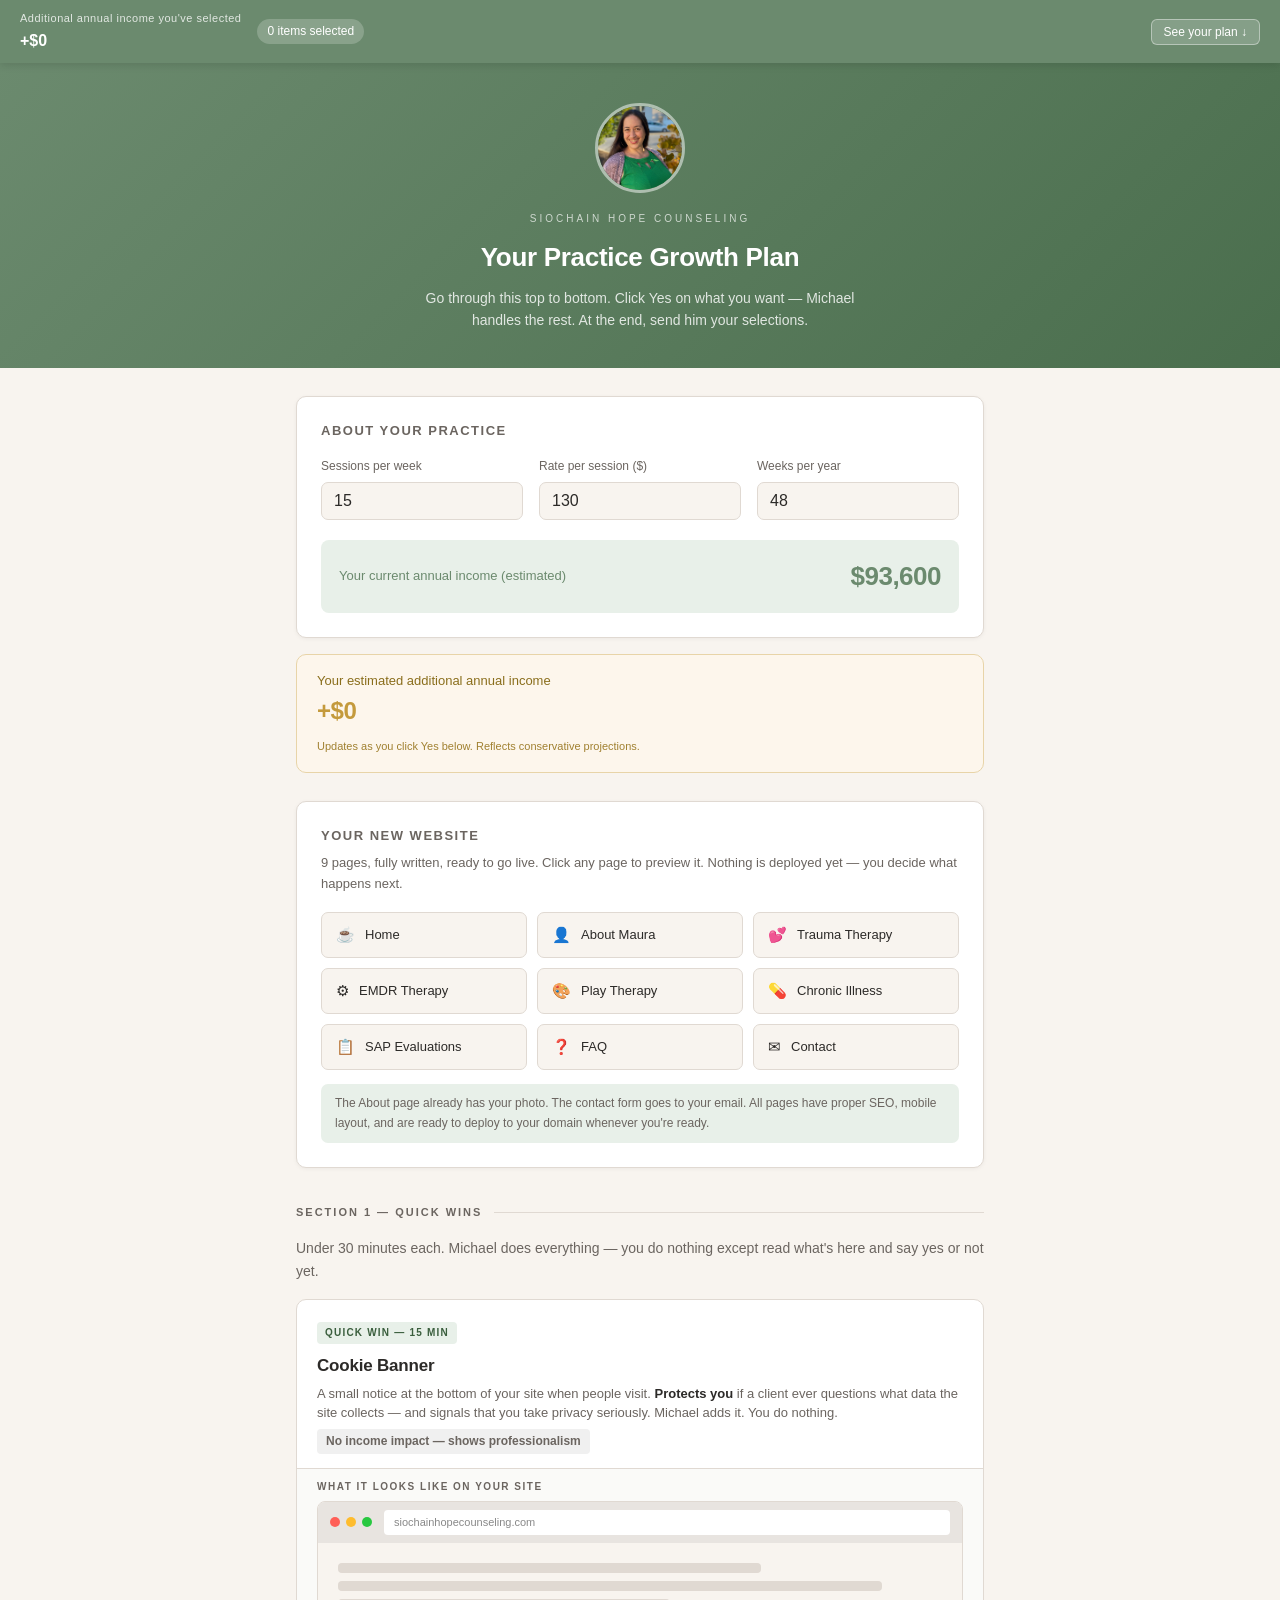
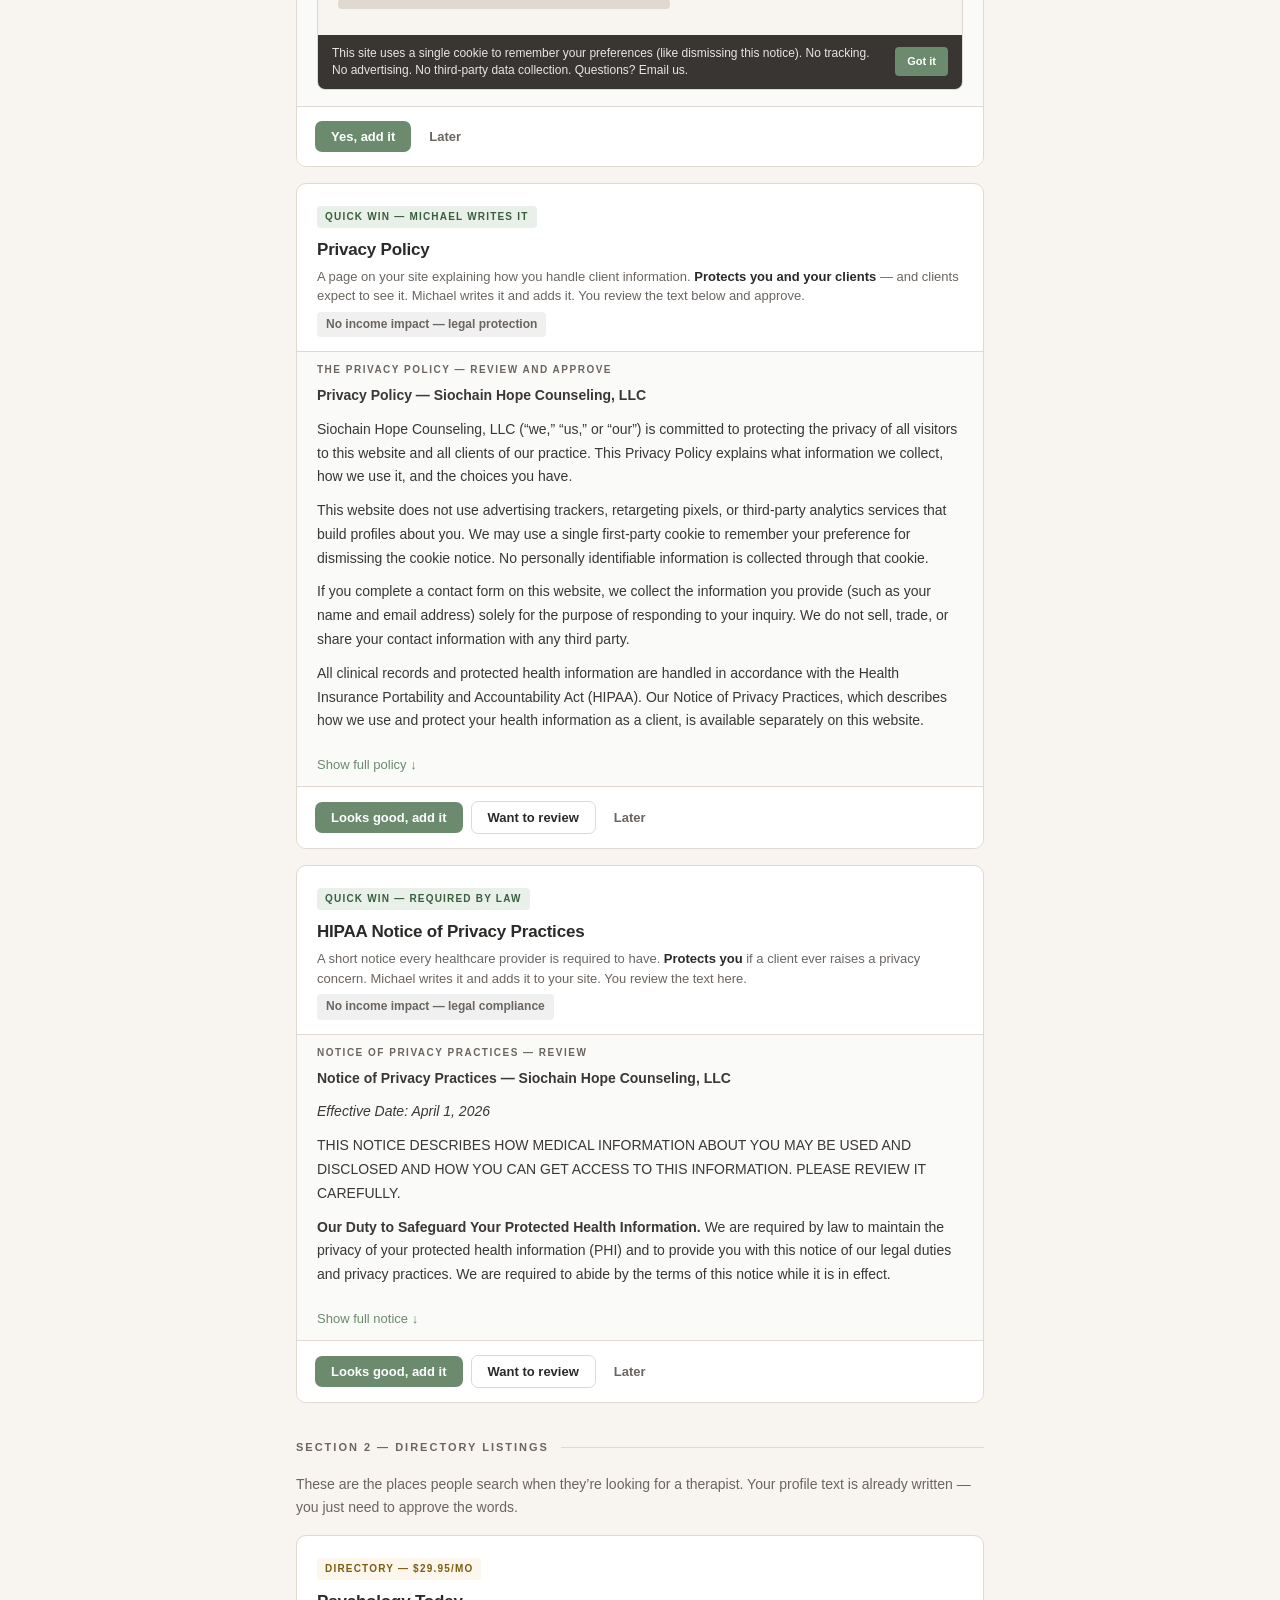
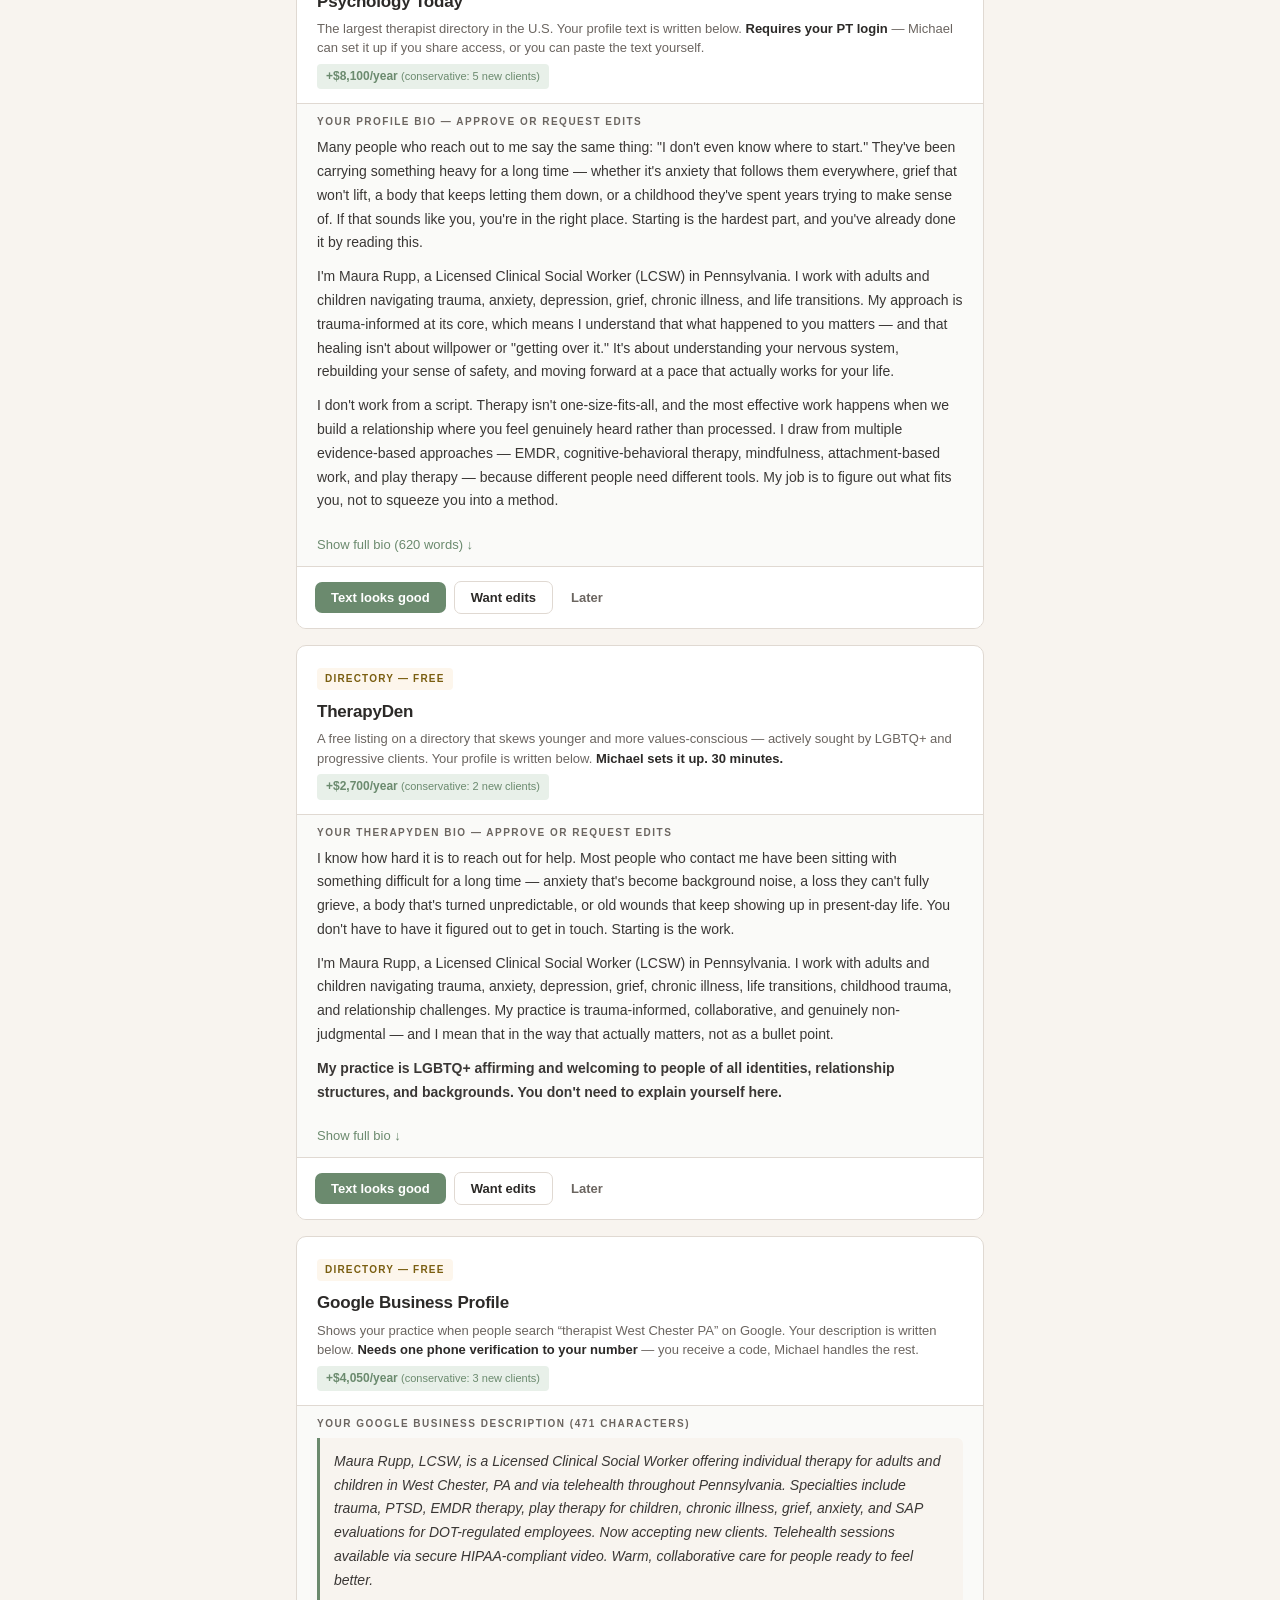
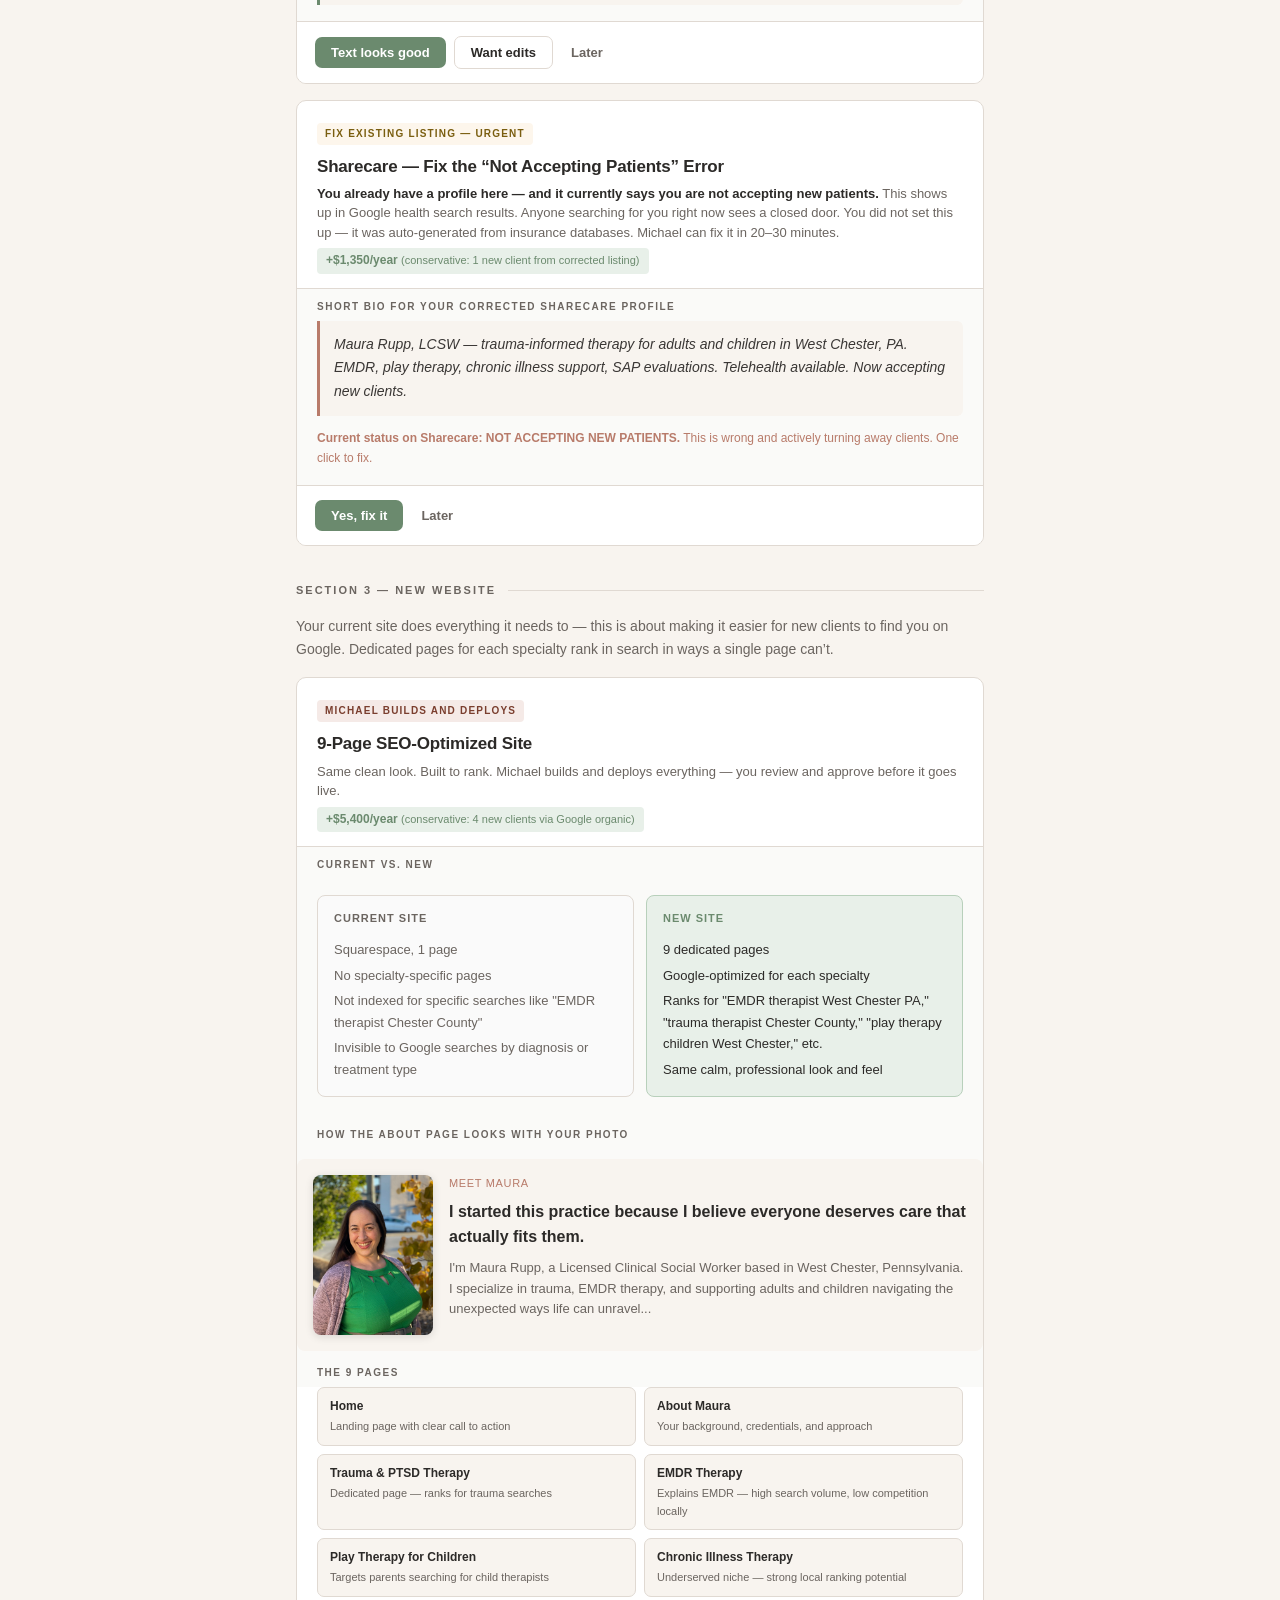
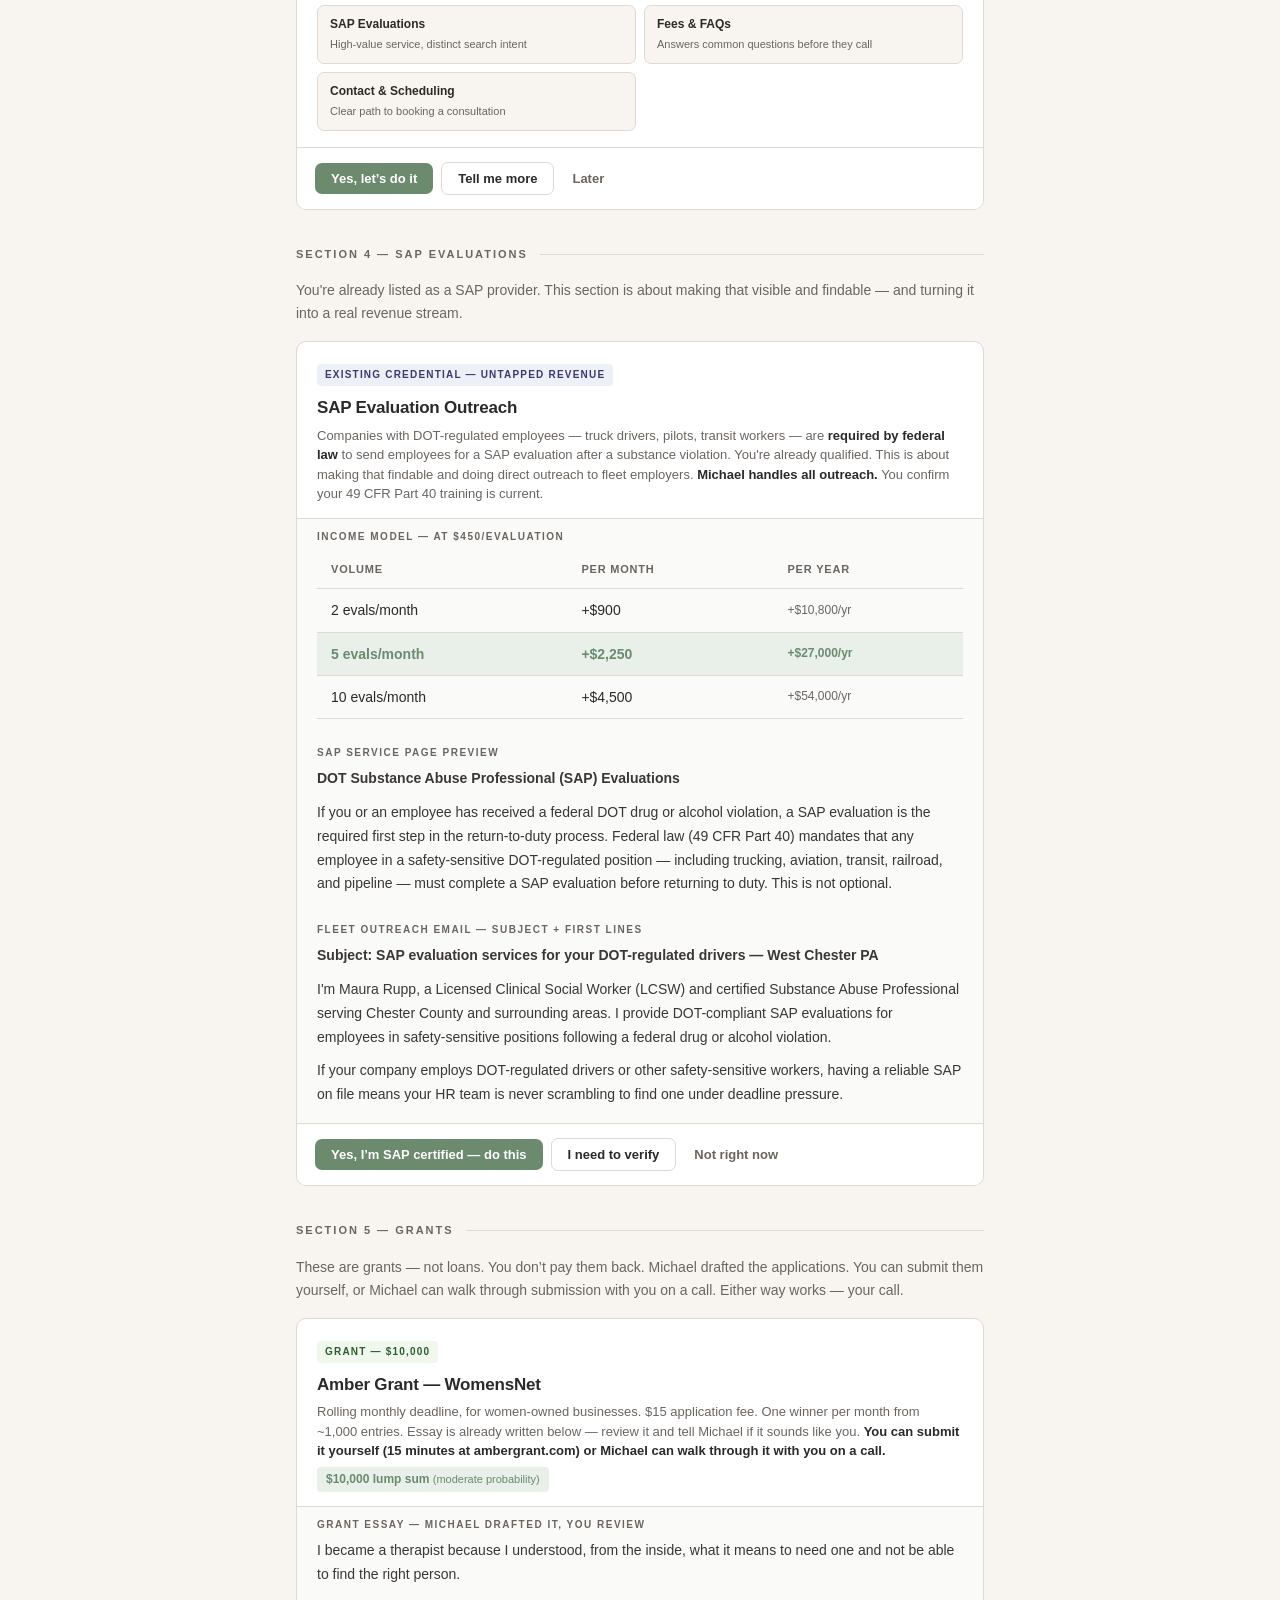
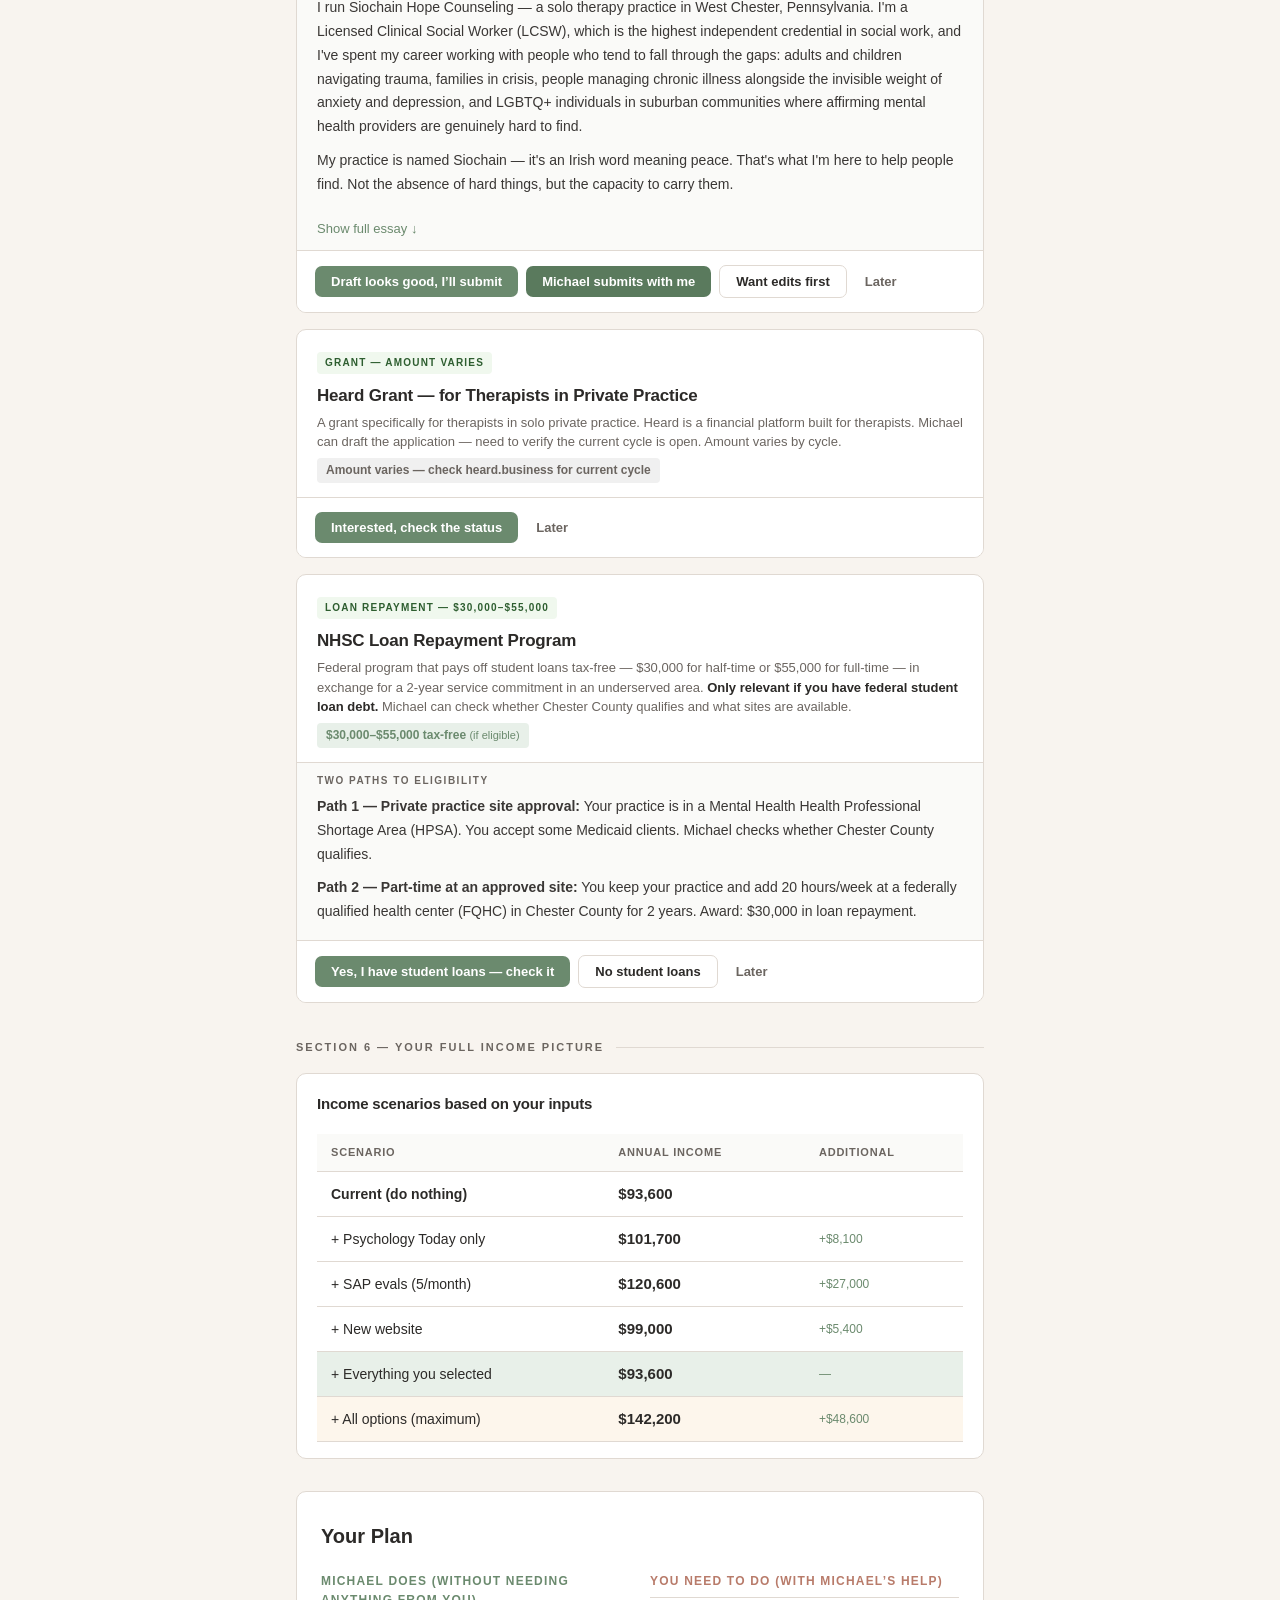
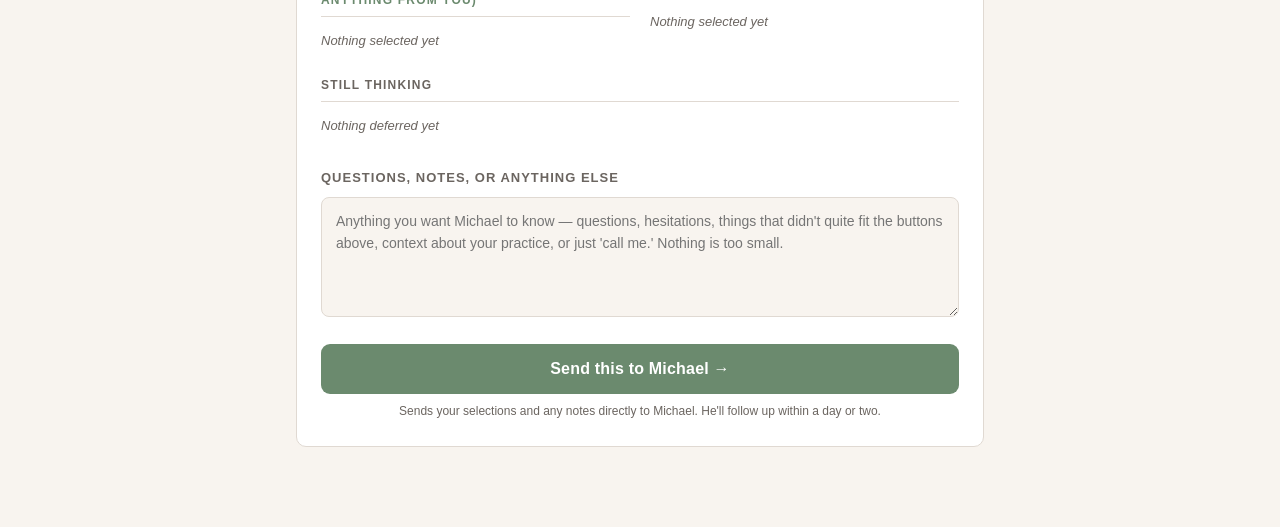
==== index.html @ f8015e63 "Siochain portal + site — Maura Rupp delivery" ====
<!DOCTYPE html>
<html lang="en">
<head>
<meta charset="UTF-8">
<meta name="viewport" content="width=device-width, initial-scale=1.0">
<title>Your Practice Growth Plan — Maura Rupp, LCSW</title>
<style>
* { box-sizing: border-box; margin: 0; padding: 0; }

:root {
  --cream:    #F8F4EF;
  --sage:     #6B8A6E;
  --sage-lt:  #E8F0E9;
  --terra:    #B87B6A;
  --terra-lt: #F5EAE7;
  --gold:     #C49A3C;
  --gold-lt:  #FDF6EC;
  --charcoal: #2C2A28;
  --mid:      #6B6560;
  --border:   #E0D9D2;
  --white:    #FFFFFF;
}

body {
  background: var(--cream);
  font-family: -apple-system, BlinkMacSystemFont, 'Segoe UI', sans-serif;
  color: var(--charcoal);
  line-height: 1.6;
  min-height: 100vh;
}

/* ── Sticky progress bar ── */
#sticky-bar {
  position: sticky;
  top: 0;
  z-index: 100;
  background: var(--sage);
  color: white;
  padding: 10px 20px;
  display: flex;
  align-items: center;
  justify-content: space-between;
  gap: 12px;
  font-size: 13px;
  box-shadow: 0 2px 8px rgba(0,0,0,0.12);
}
#sticky-bar .sb-left {
  display: flex;
  align-items: center;
  gap: 16px;
}
#sticky-bar .sb-label {
  opacity: 0.8;
  font-size: 11px;
  letter-spacing: 0.5px;
}
#sticky-bar .sb-uplift {
  font-size: 16px;
  font-weight: 700;
  white-space: nowrap;
}
#sticky-bar .sb-yes-count {
  background: rgba(255,255,255,0.2);
  border-radius: 20px;
  padding: 3px 10px;
  font-size: 12px;
}
#sticky-bar .scroll-to-plan {
  background: rgba(255,255,255,0.18);
  border: 1px solid rgba(255,255,255,0.4);
  color: white;
  border-radius: 6px;
  padding: 5px 12px;
  font-size: 12px;
  cursor: pointer;
  white-space: nowrap;
  transition: background 0.15s;
}
#sticky-bar .scroll-to-plan:hover { background: rgba(255,255,255,0.28); }

/* ── Page header ── */
.page-header {
  background: linear-gradient(135deg, var(--sage) 0%, #4a6e4d 100%);
  color: white;
  padding: 40px 20px 36px;
  text-align: center;
}
.page-header .eyebrow {
  font-size: 10px;
  letter-spacing: 3px;
  text-transform: uppercase;
  opacity: 0.7;
  margin-bottom: 10px;
}
.page-header h1 {
  font-size: 26px;
  font-weight: 600;
  margin-bottom: 8px;
  letter-spacing: -0.3px;
}
.page-header .subtitle {
  font-size: 14px;
  opacity: 0.82;
  max-width: 480px;
  margin: 0 auto;
}
.page-header .header-photo {
  width: 90px;
  height: 90px;
  border-radius: 50%;
  border: 3px solid rgba(255,255,255,0.5);
  object-fit: cover;
  margin: 0 auto 18px;
  display: block;
}

/* ── Website preview card ── */
.site-preview-card {
  background: var(--white);
  border: 1px solid var(--border);
  border-radius: 10px;
  padding: 24px;
  margin: 28px 0 16px;
  box-shadow: 0 1px 4px rgba(0,0,0,0.05);
}
.site-preview-card h2 {
  font-size: 13px;
  font-weight: 700;
  letter-spacing: 1.5px;
  text-transform: uppercase;
  color: var(--mid);
  margin-bottom: 6px;
}
.site-preview-card .spc-desc {
  font-size: 13px;
  color: var(--mid);
  margin-bottom: 18px;
}
.site-pages-grid {
  display: grid;
  grid-template-columns: repeat(auto-fill, minmax(180px, 1fr));
  gap: 10px;
}
.site-page-link {
  display: flex;
  align-items: center;
  gap: 10px;
  padding: 10px 14px;
  background: var(--cream);
  border: 1px solid var(--border);
  border-radius: 7px;
  text-decoration: none;
  color: var(--charcoal);
  font-size: 13px;
  font-weight: 500;
  transition: border-color 0.15s, background 0.15s;
}
.site-page-link:hover {
  border-color: var(--sage);
  background: var(--sage-lt);
  color: var(--sage);
}
.site-page-link .spl-icon {
  font-size: 15px;
  flex-shrink: 0;
}
.site-preview-note {
  margin-top: 14px;
  font-size: 12px;
  color: var(--mid);
  padding: 10px 14px;
  background: var(--sage-lt);
  border-radius: 7px;
}

/* ── Layout ── */
.content {
  max-width: 720px;
  margin: 0 auto;
  padding: 0 16px 80px;
}

/* ── Income inputs card ── */
.income-inputs {
  background: var(--white);
  border: 1px solid var(--border);
  border-radius: 10px;
  padding: 24px;
  margin: 28px 0 16px;
  box-shadow: 0 1px 4px rgba(0,0,0,0.05);
}
.income-inputs h2 {
  font-size: 13px;
  font-weight: 600;
  letter-spacing: 1.5px;
  text-transform: uppercase;
  color: var(--mid);
  margin-bottom: 16px;
}
.inputs-row {
  display: flex;
  gap: 16px;
  flex-wrap: wrap;
}
.input-group {
  flex: 1;
  min-width: 140px;
}
.input-group label {
  display: block;
  font-size: 12px;
  color: var(--mid);
  margin-bottom: 5px;
  font-weight: 500;
}
.input-group input {
  width: 100%;
  border: 1px solid var(--border);
  border-radius: 7px;
  padding: 9px 12px;
  font-size: 16px;
  font-family: inherit;
  color: var(--charcoal);
  background: var(--cream);
  transition: border-color 0.15s;
}
.input-group input:focus {
  outline: none;
  border-color: var(--sage);
  background: white;
}
.income-display {
  margin-top: 20px;
  padding: 16px 18px;
  background: var(--sage-lt);
  border-radius: 8px;
  display: flex;
  align-items: center;
  justify-content: space-between;
  flex-wrap: wrap;
  gap: 8px;
}
.income-display .id-label {
  font-size: 13px;
  color: var(--sage);
  font-weight: 500;
}
.income-display .id-amount {
  font-size: 26px;
  font-weight: 700;
  color: var(--sage);
  letter-spacing: -0.5px;
}

/* ── Uplift counter ── */
.uplift-counter {
  background: var(--gold-lt);
  border: 1px solid #e8d4a8;
  border-radius: 10px;
  padding: 16px 20px;
  margin-bottom: 28px;
  display: flex;
  align-items: center;
  justify-content: space-between;
  flex-wrap: wrap;
  gap: 8px;
}
.uplift-counter .uc-label {
  font-size: 13px;
  color: #8a6e1c;
  font-weight: 500;
}
.uplift-counter .uc-amount {
  font-size: 24px;
  font-weight: 700;
  color: var(--gold);
  letter-spacing: -0.4px;
  transition: all 0.3s;
}
.uplift-counter .uc-note {
  font-size: 11px;
  color: #a08030;
  width: 100%;
}

/* ── Section header ── */
.section-header {
  display: flex;
  align-items: center;
  gap: 12px;
  margin: 36px 0 16px;
}
.section-header h2 {
  font-size: 11px;
  font-weight: 700;
  letter-spacing: 2px;
  text-transform: uppercase;
  color: var(--mid);
  white-space: nowrap;
}
.section-header .sh-rule {
  flex: 1;
  height: 1px;
  background: var(--border);
}
.section-desc {
  font-size: 14px;
  color: var(--mid);
  margin-bottom: 16px;
  line-height: 1.65;
}

/* ── Item card ── */
.item-card {
  background: var(--white);
  border: 1.5px solid var(--border);
  border-radius: 10px;
  margin-bottom: 16px;
  overflow: hidden;
  transition: box-shadow 0.2s, border-color 0.2s;
}
.item-card.selected-yes {
  border-color: var(--sage);
  box-shadow: 0 0 0 2px rgba(107,138,110,0.15);
}
.item-card.selected-later {
  opacity: 0.65;
}
.card-header {
  padding: 18px 20px 14px;
}
.card-tag {
  display: inline-block;
  font-size: 10px;
  font-weight: 700;
  letter-spacing: 1.2px;
  text-transform: uppercase;
  padding: 3px 8px;
  border-radius: 4px;
  margin-bottom: 8px;
}
.tag-quick { background: var(--sage-lt); color: #3a5e3d; }
.tag-listing { background: var(--gold-lt); color: #7a5e10; }
.tag-website { background: var(--terra-lt); color: #7a3e2e; }
.tag-sap { background: #EEF0F8; color: #3a3a6e; }
.tag-grant { background: #f0f8ee; color: #2e5e30; }

.card-title {
  font-size: 17px;
  font-weight: 600;
  margin-bottom: 4px;
  letter-spacing: -0.2px;
}
.card-meta {
  font-size: 13px;
  color: var(--mid);
  line-height: 1.5;
}
.card-meta strong { color: var(--charcoal); }
.income-impact {
  display: inline-block;
  margin-top: 6px;
  background: var(--sage-lt);
  color: var(--sage);
  font-size: 12px;
  font-weight: 700;
  padding: 3px 9px;
  border-radius: 4px;
}
.income-impact.impact-0 { background: #f0f0f0; color: var(--mid); }

/* ── Preview block ── */
.preview-block {
  border-top: 1px solid var(--border);
  background: #FAFAF8;
}
.preview-label {
  padding: 10px 20px 6px;
  font-size: 10px;
  font-weight: 700;
  letter-spacing: 1.5px;
  text-transform: uppercase;
  color: var(--mid);
}
.preview-content {
  padding: 0 20px 16px;
  font-size: 14px;
  line-height: 1.7;
  color: #3a3735;
}
.preview-content p { margin-bottom: 10px; }
.preview-content p:last-child { margin-bottom: 0; }

/* Cookie banner mockup */
.cookie-mockup {
  border: 1px solid var(--border);
  border-radius: 8px;
  overflow: hidden;
  background: #f5f5f3;
}
.cookie-mockup .cm-browser-bar {
  background: #e8e4e0;
  padding: 8px 12px;
  display: flex;
  align-items: center;
  gap: 6px;
}
.cm-dot { width: 10px; height: 10px; border-radius: 50%; }
.cm-dot.red { background: #ff5f57; }
.cm-dot.yellow { background: #febc2e; }
.cm-dot.green { background: #28c840; }
.cm-browser-bar .cm-url {
  background: white;
  border-radius: 4px;
  padding: 3px 10px;
  font-size: 11px;
  color: #888;
  flex: 1;
  margin-left: 6px;
}
.cm-page-content {
  padding: 20px;
  min-height: 80px;
  background: var(--cream);
  position: relative;
}
.cm-page-lines { display: flex; flex-direction: column; gap: 8px; padding-bottom: 60px; }
.cm-line { height: 10px; border-radius: 4px; background: var(--border); }
.cm-banner {
  position: absolute;
  bottom: 0;
  left: 0; right: 0;
  background: rgba(44,42,40,0.94);
  color: white;
  padding: 10px 14px;
  font-size: 12px;
  display: flex;
  align-items: center;
  justify-content: space-between;
  gap: 10px;
  flex-wrap: wrap;
}
.cm-banner-text { flex: 1; line-height: 1.4; color: rgba(255,255,255,0.88); }
.cm-banner-btn {
  background: var(--sage);
  color: white;
  border: none;
  border-radius: 4px;
  padding: 5px 12px;
  font-size: 11px;
  font-weight: 600;
  cursor: default;
  white-space: nowrap;
}

/* Expand toggle */
.expand-toggle {
  display: block;
  padding: 8px 20px 14px;
  font-size: 13px;
  color: var(--sage);
  cursor: pointer;
  font-weight: 500;
  background: none;
  border: none;
  text-align: left;
  width: 100%;
}
.expand-toggle:hover { text-decoration: underline; }
.expandable-content { display: none; }
.expandable-content.open { display: block; }

/* Comparison layout */
.compare-row {
  display: flex;
  gap: 12px;
  padding: 16px 20px;
}
.compare-col {
  flex: 1;
  background: #fafafa;
  border: 1px solid var(--border);
  border-radius: 8px;
  padding: 14px 16px;
}
.compare-col.col-new { background: var(--sage-lt); border-color: #b8d0bb; }
.compare-col h4 {
  font-size: 11px;
  font-weight: 700;
  letter-spacing: 1px;
  text-transform: uppercase;
  color: var(--mid);
  margin-bottom: 10px;
}
.compare-col.col-new h4 { color: var(--sage); }
.compare-col ul {
  list-style: none;
  font-size: 13px;
  line-height: 1.65;
  color: var(--charcoal);
}
.compare-col ul li { padding: 2px 0; }
.compare-col ul li::before { content: ""; }
.compare-col.col-new ul li::before { content: ""; }
.col-old ul li { color: var(--mid); }

/* Page list */
.page-list {
  padding: 0 20px 16px;
  display: grid;
  grid-template-columns: 1fr 1fr;
  gap: 8px;
}
.page-item {
  background: var(--cream);
  border: 1px solid var(--border);
  border-radius: 7px;
  padding: 9px 12px;
  font-size: 12px;
}
.page-item .pi-title { font-weight: 600; margin-bottom: 2px; }
.page-item .pi-desc { color: var(--mid); font-size: 11px; }

/* SAP table */
.sap-table {
  width: 100%;
  border-collapse: collapse;
  font-size: 14px;
  margin: 0 20px;
  width: calc(100% - 40px);
  margin-bottom: 16px;
}
.sap-table th, .sap-table td {
  padding: 10px 14px;
  text-align: left;
  border-bottom: 1px solid var(--border);
}
.sap-table th {
  font-size: 11px;
  letter-spacing: 0.8px;
  text-transform: uppercase;
  color: var(--mid);
  background: #fafaf8;
}
.sap-table .highlight-row td {
  background: var(--sage-lt);
  font-weight: 600;
  color: var(--sage);
}
.sap-calc { font-size: 12px; color: var(--mid); }

/* Income scenarios table */
.scenario-table {
  width: calc(100% - 40px);
  margin: 0 20px 16px;
  border-collapse: collapse;
  font-size: 14px;
}
.scenario-table th, .scenario-table td {
  padding: 10px 14px;
  text-align: left;
  border-bottom: 1px solid var(--border);
}
.scenario-table th {
  font-size: 11px;
  letter-spacing: 0.8px;
  text-transform: uppercase;
  color: var(--mid);
  background: #fafaf8;
}
.scenario-table tr.sc-selected td { background: var(--sage-lt); }
.scenario-table tr.sc-current td { font-weight: 600; }
.scenario-table tr.sc-max td { background: var(--gold-lt); }
.scenario-table .sc-amount { font-weight: 600; font-size: 15px; }
.scenario-table .sc-delta { font-size: 12px; color: var(--sage); }

/* Card buttons */
.card-actions {
  border-top: 1px solid var(--border);
  padding: 14px 18px;
  display: flex;
  align-items: center;
  gap: 8px;
  flex-wrap: wrap;
  background: white;
}
.btn {
  border: none;
  border-radius: 7px;
  padding: 9px 16px;
  font-size: 13px;
  font-weight: 600;
  cursor: pointer;
  transition: all 0.15s;
  font-family: inherit;
  line-height: 1;
}
.btn-yes {
  background: var(--sage);
  color: white;
}
.btn-yes:hover { background: #5a7a5d; }
.btn-yes.active {
  background: #3d6040;
  box-shadow: 0 0 0 2px rgba(107,138,110,0.3);
}
.btn-edit {
  background: white;
  color: var(--charcoal);
  border: 1.5px solid var(--border);
}
.btn-edit:hover { border-color: var(--mid); }
.btn-edit.active { border-color: var(--terra); color: var(--terra); }
.btn-later {
  background: none;
  color: var(--mid);
  padding: 9px 10px;
}
.btn-later:hover { color: var(--charcoal); }
.btn-later.active { color: var(--terra); font-style: italic; }

.selection-badge {
  margin-left: auto;
  font-size: 11px;
  color: var(--mid);
  display: none;
}
.selection-badge.visible { display: block; }
.selected-yes .selection-badge { color: var(--sage); }
.selected-later .selection-badge { color: var(--terra); }

/* ── Final Plan section ── */
#final-plan {
  background: var(--white);
  border: 1px solid var(--border);
  border-radius: 10px;
  padding: 28px 24px 24px;
  margin-top: 32px;
}
#final-plan h2 {
  font-size: 20px;
  font-weight: 600;
  margin-bottom: 20px;
}
.plan-columns {
  display: flex;
  gap: 20px;
  margin-bottom: 20px;
  flex-wrap: wrap;
}
.plan-col {
  flex: 1;
  min-width: 200px;
}
.plan-col h3 {
  font-size: 12px;
  font-weight: 700;
  letter-spacing: 1.2px;
  text-transform: uppercase;
  color: var(--mid);
  margin-bottom: 10px;
  padding-bottom: 6px;
  border-bottom: 1px solid var(--border);
}
.plan-col.col-michael h3 { color: var(--sage); }
.plan-col.col-you h3 { color: var(--terra); }
.plan-col.col-later h3 { color: var(--mid); }
.plan-list {
  list-style: none;
  font-size: 14px;
}
.plan-list li {
  padding: 5px 0;
  border-bottom: 1px solid #f0ece6;
  color: var(--charcoal);
  font-size: 13px;
  line-height: 1.4;
}
.plan-list li:last-child { border-bottom: none; }
.plan-list .empty-note { color: var(--mid); font-style: italic; font-size: 13px; }

.send-btn {
  display: block;
  width: 100%;
  background: var(--sage);
  color: white;
  border: none;
  border-radius: 9px;
  padding: 16px;
  font-size: 16px;
  font-weight: 700;
  cursor: pointer;
  margin-top: 20px;
  text-align: center;
  font-family: inherit;
  transition: background 0.15s;
  letter-spacing: 0.2px;
}
.send-btn:hover { background: #5a7a5d; }
.send-btn-note {
  font-size: 12px;
  color: var(--mid);
  text-align: center;
  margin-top: 8px;
}

/* ── Responsive ── */
@media (max-width: 520px) {
  .inputs-row { flex-direction: column; }
  .plan-columns { flex-direction: column; }
  .page-list { grid-template-columns: 1fr; }
  .compare-row { flex-direction: column; }
  #sticky-bar .sb-left { flex-direction: column; align-items: flex-start; gap: 2px; }
  #sticky-bar .sb-uplift { font-size: 14px; }
}
</style>
</head>
<body>

<!-- Sticky progress bar -->
<div id="sticky-bar">
  <div class="sb-left">
    <div>
      <div class="sb-label">Additional annual income you've selected</div>
      <div class="sb-uplift" id="uplift-display">+$0</div>
    </div>
    <div class="sb-yes-count" id="yes-count-badge">0 items selected</div>
  </div>
  <button class="scroll-to-plan" onclick="scrollToPlan()">See your plan &darr;</button>
</div>

<!-- Page header -->
<div class="page-header">
  <img src="maura-photo.jpg" alt="Maura Rupp, LCSW" class="header-photo">
  <div class="eyebrow">Siochain Hope Counseling</div>
  <h1>Your Practice Growth Plan</h1>
  <div class="subtitle">Go through this top to bottom. Click Yes on what you want — Michael handles the rest. At the end, send him your selections.</div>
</div>

<div class="content">

  <!-- Income inputs -->
  <div class="income-inputs">
    <h2>About Your Practice</h2>
    <div class="inputs-row">
      <div class="input-group">
        <label>Sessions per week</label>
        <input type="number" id="sessions-per-week" value="15" min="1" max="60" oninput="recalcAll()">
      </div>
      <div class="input-group">
        <label>Rate per session ($)</label>
        <input type="number" id="rate-per-session" value="130" min="1" oninput="recalcAll()">
      </div>
      <div class="input-group">
        <label>Weeks per year</label>
        <input type="number" id="weeks-per-year" value="48" min="1" max="52" oninput="recalcAll()">
      </div>
    </div>
    <div class="income-display">
      <div class="id-label">Your current annual income (estimated)</div>
      <div class="id-amount" id="current-income">$93,600</div>
    </div>
  </div>

  <!-- Uplift counter -->
  <div class="uplift-counter">
    <div>
      <div class="uc-label">Your estimated additional annual income</div>
      <div class="uc-amount" id="uplift-counter-display">+$0</div>
    </div>
    <div class="uc-note">Updates as you click Yes below. Reflects conservative projections.</div>
  </div>

  <!-- Your New Website -->
  <div class="site-preview-card">
    <h2>Your New Website</h2>
    <div class="spc-desc">9 pages, fully written, ready to go live. Click any page to preview it. Nothing is deployed yet — you decide what happens next.</div>
    <div class="site-pages-grid">
      <a href="site/index.html" target="_blank" class="site-page-link">
        <span class="spl-icon">&#9749;</span> Home
      </a>
      <a href="site/about.html" target="_blank" class="site-page-link">
        <span class="spl-icon">&#128100;</span> About Maura
      </a>
      <a href="site/trauma-therapy.html" target="_blank" class="site-page-link">
        <span class="spl-icon">&#128149;</span> Trauma Therapy
      </a>
      <a href="site/emdr-therapy.html" target="_blank" class="site-page-link">
        <span class="spl-icon">&#9881;</span> EMDR Therapy
      </a>
      <a href="site/play-therapy.html" target="_blank" class="site-page-link">
        <span class="spl-icon">&#127912;</span> Play Therapy
      </a>
      <a href="site/chronic-illness-therapy.html" target="_blank" class="site-page-link">
        <span class="spl-icon">&#128138;</span> Chronic Illness
      </a>
      <a href="site/sap-evaluation.html" target="_blank" class="site-page-link">
        <span class="spl-icon">&#128203;</span> SAP Evaluations
      </a>
      <a href="site/faq.html" target="_blank" class="site-page-link">
        <span class="spl-icon">&#10067;</span> FAQ
      </a>
      <a href="site/contact.html" target="_blank" class="site-page-link">
        <span class="spl-icon">&#9993;</span> Contact
      </a>
    </div>
    <div class="site-preview-note">The About page already has your photo. The contact form goes to your email. All pages have proper SEO, mobile layout, and are ready to deploy to your domain whenever you're ready.</div>
  </div>

  <!-- =========================================================
       SECTION 1: QUICK WINS
  ========================================================= -->
  <div class="section-header">
    <h2>Section 1 &mdash; Quick Wins</h2>
    <div class="sh-rule"></div>
  </div>
  <p class="section-desc">Under 30 minutes each. Michael does everything — you do nothing except read what's here and say yes or not yet.</p>

  <!-- 1a Cookie Banner -->
  <div class="item-card" id="card-cookie">
    <div class="card-header">
      <div class="card-tag tag-quick">Quick Win &mdash; 15 min</div>
      <div class="card-title">Cookie Banner</div>
      <div class="card-meta">
        A small notice at the bottom of your site when people visit. <strong>Protects you</strong> if a client ever questions what data the site collects — and signals that you take privacy seriously. Michael adds it. You do nothing.
      </div>
      <div class="income-impact impact-0">No income impact &mdash; shows professionalism</div>
    </div>
    <div class="preview-block">
      <div class="preview-label">What it looks like on your site</div>
      <div class="preview-content">
        <div class="cookie-mockup">
          <div class="cm-browser-bar">
            <div class="cm-dot red"></div>
            <div class="cm-dot yellow"></div>
            <div class="cm-dot green"></div>
            <div class="cm-url">siochainhopecounseling.com</div>
          </div>
          <div class="cm-page-content">
            <div class="cm-page-lines">
              <div class="cm-line" style="width:70%"></div>
              <div class="cm-line" style="width:90%"></div>
              <div class="cm-line" style="width:55%"></div>
            </div>
            <div class="cm-banner">
              <div class="cm-banner-text">This site uses a single cookie to remember your preferences (like dismissing this notice). No tracking. No advertising. No third-party data collection. Questions? Email us.</div>
              <div class="cm-banner-btn">Got it</div>
            </div>
          </div>
        </div>
      </div>
    </div>
    <div class="card-actions">
      <button class="btn btn-yes" onclick="selectItem('cookie','yes',0,'Michael adds cookie banner to your site')">Yes, add it</button>
      <button class="btn btn-later" onclick="selectItem('cookie','later',0,'Cookie banner')">Later</button>
      <span class="selection-badge" id="badge-cookie"></span>
    </div>
  </div>

  <!-- 1b Privacy Policy -->
  <div class="item-card" id="card-privacy">
    <div class="card-header">
      <div class="card-tag tag-quick">Quick Win &mdash; Michael writes it</div>
      <div class="card-title">Privacy Policy</div>
      <div class="card-meta">
        A page on your site explaining how you handle client information. <strong>Protects you and your clients</strong> — and clients expect to see it. Michael writes it and adds it. You review the text below and approve.
      </div>
      <div class="income-impact impact-0">No income impact &mdash; legal protection</div>
    </div>
    <div class="preview-block">
      <div class="preview-label">The privacy policy — review and approve</div>
      <div class="preview-content">
        <p><strong>Privacy Policy &mdash; Siochain Hope Counseling, LLC</strong></p>
        <p>Siochain Hope Counseling, LLC (&ldquo;we,&rdquo; &ldquo;us,&rdquo; or &ldquo;our&rdquo;) is committed to protecting the privacy of all visitors to this website and all clients of our practice. This Privacy Policy explains what information we collect, how we use it, and the choices you have.</p>
        <p>This website does not use advertising trackers, retargeting pixels, or third-party analytics services that build profiles about you. We may use a single first-party cookie to remember your preference for dismissing the cookie notice. No personally identifiable information is collected through that cookie.</p>
        <p>If you complete a contact form on this website, we collect the information you provide (such as your name and email address) solely for the purpose of responding to your inquiry. We do not sell, trade, or share your contact information with any third party.</p>
        <p>All clinical records and protected health information are handled in accordance with the Health Insurance Portability and Accountability Act (HIPAA). Our Notice of Privacy Practices, which describes how we use and protect your health information as a client, is available separately on this website.</p>
      </div>
      <button class="expand-toggle" onclick="toggleExpand('privacy-full', this)">Show full policy &darr;</button>
      <div class="expandable-content" id="privacy-full">
        <div class="preview-content">
          <p>This website is hosted on Squarespace. Squarespace may collect standard server logs (such as IP addresses and page views) as part of its hosting infrastructure. These logs are not shared with Siochain Hope Counseling and are governed by Squarespace&rsquo;s own privacy policy.</p>
          <p>If you communicate with us by email, please be aware that standard email is not a fully secure channel. Do not send sensitive health information via email. For secure communication as an existing client, please use the messaging feature within our practice management platform (SimplePractice).</p>
          <p>You have the right to request access to any personal information we hold about you, to request correction of inaccurate information, and to request deletion of your information where no legal obligation requires us to retain it. To make any of these requests, contact us at mrupp@siochainhopecounseling.com.</p>
          <p>This policy may be updated periodically. The date of the most recent update appears at the bottom of this page. Continued use of this website following any update constitutes your acceptance of the revised policy.</p>
          <p><em>Last updated: April 2026</em></p>
        </div>
      </div>
    </div>
    <div class="card-actions">
      <button class="btn btn-yes" onclick="selectItem('privacy','yes',0,'Michael adds privacy policy to your site')">Looks good, add it</button>
      <button class="btn btn-edit" onclick="selectItem('privacy','edit',0,'Privacy policy — wants edits')">Want to review</button>
      <button class="btn btn-later" onclick="selectItem('privacy','later',0,'Privacy policy')">Later</button>
      <span class="selection-badge" id="badge-privacy"></span>
    </div>
  </div>

  <!-- 1c HIPAA Notice -->
  <div class="item-card" id="card-hipaa">
    <div class="card-header">
      <div class="card-tag tag-quick">Quick Win &mdash; Required by law</div>
      <div class="card-title">HIPAA Notice of Privacy Practices</div>
      <div class="card-meta">
        A short notice every healthcare provider is required to have. <strong>Protects you</strong> if a client ever raises a privacy concern. Michael writes it and adds it to your site. You review the text here.
      </div>
      <div class="income-impact impact-0">No income impact &mdash; legal compliance</div>
    </div>
    <div class="preview-block">
      <div class="preview-label">Notice of Privacy Practices — review</div>
      <div class="preview-content">
        <p><strong>Notice of Privacy Practices &mdash; Siochain Hope Counseling, LLC</strong></p>
        <p><em>Effective Date: April 1, 2026</em></p>
        <p>THIS NOTICE DESCRIBES HOW MEDICAL INFORMATION ABOUT YOU MAY BE USED AND DISCLOSED AND HOW YOU CAN GET ACCESS TO THIS INFORMATION. PLEASE REVIEW IT CAREFULLY.</p>
        <p><strong>Our Duty to Safeguard Your Protected Health Information.</strong> We are required by law to maintain the privacy of your protected health information (PHI) and to provide you with this notice of our legal duties and privacy practices. We are required to abide by the terms of this notice while it is in effect.</p>
      </div>
      <button class="expand-toggle" onclick="toggleExpand('hipaa-full', this)">Show full notice &darr;</button>
      <div class="expandable-content" id="hipaa-full">
        <div class="preview-content">
          <p><strong>How We May Use and Disclose Your Health Information.</strong> We use and disclose your health information for treatment, payment, and health care operations. For treatment, we may share your information with other health care providers involved in your care. For payment, we may share your information as needed to process a claim or obtain reimbursement. For health care operations, we may use your information to evaluate the quality of care we provide.</p>
          <p><strong>Uses and Disclosures Requiring Your Authorization.</strong> We will obtain your written authorization before using or disclosing your health information for any purpose not described in this notice, including most uses of psychotherapy notes, marketing, and sale of your information.</p>
          <p><strong>Special Protections for Psychotherapy Notes.</strong> Your psychotherapy notes (private notes kept by your therapist separate from your general medical record) receive extra protections under HIPAA. We will not disclose psychotherapy notes without your written authorization, except as required by law.</p>
          <p><strong>Your Rights Regarding Your Health Information.</strong> You have the right to inspect and copy your health information; to request a restriction on certain uses or disclosures; to request that we communicate with you in a particular way or at a particular location; to request an amendment to your record; to receive an accounting of disclosures; and to receive a paper copy of this notice.</p>
          <p><strong>Required Disclosures.</strong> We are required to disclose your health information when required by law, including to prevent or lessen a serious and imminent threat to your health or safety or the health or safety of another person, or when required by a court order.</p>
          <p><strong>Complaints.</strong> If you believe your privacy rights have been violated, you may file a complaint with us or with the Secretary of the U.S. Department of Health and Human Services. We will not retaliate against you for filing a complaint. Contact us at: mrupp@siochainhopecounseling.com or (501) 943-5808.</p>
          <p><em>Questions? Contact Maura Rupp, LCSW &mdash; mrupp@siochainhopecounseling.com</em></p>
        </div>
      </div>
    </div>
    <div class="card-actions">
      <button class="btn btn-yes" onclick="selectItem('hipaa','yes',0,'Michael adds HIPAA Notice of Privacy Practices to your site')">Looks good, add it</button>
      <button class="btn btn-edit" onclick="selectItem('hipaa','edit',0,'HIPAA Notice — wants to review')">Want to review</button>
      <button class="btn btn-later" onclick="selectItem('hipaa','later',0,'HIPAA Notice')">Later</button>
      <span class="selection-badge" id="badge-hipaa"></span>
    </div>
  </div>

  <!-- =========================================================
       SECTION 2: DIRECTORIES
  ========================================================= -->
  <div class="section-header">
    <h2>Section 2 &mdash; Directory Listings</h2>
    <div class="sh-rule"></div>
  </div>
  <p class="section-desc">These are the places people search when they&rsquo;re looking for a therapist. Your profile text is already written — you just need to approve the words.</p>

  <!-- 2a Psychology Today -->
  <div class="item-card" id="card-pt">
    <div class="card-header">
      <div class="card-tag tag-listing">Directory &mdash; $29.95/mo</div>
      <div class="card-title">Psychology Today</div>
      <div class="card-meta">
        The largest therapist directory in the U.S. Your profile text is written below. <strong>Requires your PT login</strong> — Michael can set it up if you share access, or you can paste the text yourself.
      </div>
      <div class="income-impact">+$8,100/year <span style="font-weight:400;font-size:11px">(conservative: 5 new clients)</span></div>
    </div>
    <div class="preview-block">
      <div class="preview-label">Your profile bio — approve or request edits</div>
      <div class="preview-content">
        <p>Many people who reach out to me say the same thing: "I don't even know where to start." They've been carrying something heavy for a long time — whether it's anxiety that follows them everywhere, grief that won't lift, a body that keeps letting them down, or a childhood they've spent years trying to make sense of. If that sounds like you, you're in the right place. Starting is the hardest part, and you've already done it by reading this.</p>
        <p>I'm Maura Rupp, a Licensed Clinical Social Worker (LCSW) in Pennsylvania. I work with adults and children navigating trauma, anxiety, depression, grief, chronic illness, and life transitions. My approach is trauma-informed at its core, which means I understand that what happened to you matters — and that healing isn't about willpower or "getting over it." It's about understanding your nervous system, rebuilding your sense of safety, and moving forward at a pace that actually works for your life.</p>
        <p>I don't work from a script. Therapy isn't one-size-fits-all, and the most effective work happens when we build a relationship where you feel genuinely heard rather than processed. I draw from multiple evidence-based approaches — EMDR, cognitive-behavioral therapy, mindfulness, attachment-based work, and play therapy — because different people need different tools. My job is to figure out what fits you, not to squeeze you into a method.</p>
      </div>
      <button class="expand-toggle" onclick="toggleExpand('pt-full', this)">Show full bio (620 words) &darr;</button>
      <div class="expandable-content" id="pt-full">
        <div class="preview-content">
          <p>One of the most powerful tools I use is EMDR — Eye Movement Desensitization and Reprocessing. EMDR was developed specifically to treat trauma and PTSD, and it has one of the strongest evidence bases in mental health treatment. It works by helping the brain fully process distressing memories that have become "stuck," reducing their emotional intensity without requiring you to talk through every detail in depth. EMDR can help with trauma from childhood, accidents, medical experiences, sexual abuse, grief, and anxiety — and it often produces results faster than traditional talk therapy alone. If you've tried therapy before and felt like you were circling the same material, EMDR may offer a different path through.</p>
          <p>I also specialize in chronic illness and the emotional toll that living in an unpredictable body takes on a person. When you're managing a long-term medical condition, the mental health piece is rarely addressed with the same seriousness as the physical one — but it should be. Chronic illness brings grief, identity disruption, medical anxiety, relationship strain, and sometimes real trauma from difficult diagnoses and procedures. I understand this intersection not only clinically, but personally. If you've ever been told "it's just stress" by a doctor who didn't listen, or felt like no one in your life quite understands what you're carrying — that's exactly the kind of space I try to create here.</p>
          <p>For clients in safety-sensitive positions who need a Substance Abuse Professional (SAP) evaluation, I provide DOT-compliant SAP evaluations for Pennsylvania and Delaware residents. These evaluations are required for return-to-duty determinations following a violation of federal DOT drug and alcohol regulations.</p>
          <p>I work with children using play therapy — a developmentally appropriate approach that allows children to communicate and process their experiences through play rather than words. Through play therapy, children can work through anxiety, behavioral challenges, family transitions, trauma, and grief in a way that feels safe and natural to them. Parents are partners in this process.</p>
          <p>You don't have to have it figured out to reach out. I offer a brief phone consultation so we can talk before you commit to anything. I'd love to hear what's bringing you here.</p>
          <p><em>Fees: $130–150/session. Limited sliding scale spots available. Currently accepting new clients. Free initial consultation.</em></p>
        </div>
      </div>
    </div>
    <div class="card-actions">
      <button class="btn btn-yes" onclick="selectItem('pt','yes',8100,'Psychology Today listing (Michael sets up with your login)')">Text looks good</button>
      <button class="btn btn-edit" onclick="selectItem('pt','edit',0,'Psychology Today — wants edits to bio')">Want edits</button>
      <button class="btn btn-later" onclick="selectItem('pt','later',0,'Psychology Today')">Later</button>
      <span class="selection-badge" id="badge-pt"></span>
    </div>
  </div>

  <!-- 2b TherapyDen -->
  <div class="item-card" id="card-td">
    <div class="card-header">
      <div class="card-tag tag-listing">Directory &mdash; Free</div>
      <div class="card-title">TherapyDen</div>
      <div class="card-meta">
        A free listing on a directory that skews younger and more values-conscious — actively sought by LGBTQ+ and progressive clients. Your profile is written below. <strong>Michael sets it up. 30 minutes.</strong>
      </div>
      <div class="income-impact">+$2,700/year <span style="font-weight:400;font-size:11px">(conservative: 2 new clients)</span></div>
    </div>
    <div class="preview-block">
      <div class="preview-label">Your TherapyDen bio — approve or request edits</div>
      <div class="preview-content">
        <p>I know how hard it is to reach out for help. Most people who contact me have been sitting with something difficult for a long time — anxiety that's become background noise, a loss they can't fully grieve, a body that's turned unpredictable, or old wounds that keep showing up in present-day life. You don't have to have it figured out to get in touch. Starting is the work.</p>
        <p>I'm Maura Rupp, a Licensed Clinical Social Worker (LCSW) in Pennsylvania. I work with adults and children navigating trauma, anxiety, depression, grief, chronic illness, life transitions, childhood trauma, and relationship challenges. My practice is trauma-informed, collaborative, and genuinely non-judgmental — and I mean that in the way that actually matters, not as a bullet point.</p>
        <p><strong>My practice is LGBTQ+ affirming and welcoming to people of all identities, relationship structures, and backgrounds. You don't need to explain yourself here.</strong></p>
      </div>
      <button class="expand-toggle" onclick="toggleExpand('td-full', this)">Show full bio &darr;</button>
      <div class="expandable-content" id="td-full">
        <div class="preview-content">
          <p>I don't work from a formula. I draw from EMDR, cognitive-behavioral therapy, attachment-based approaches, mindfulness, and play therapy — because what works for one person doesn't work for everyone. My job is to stay curious about what you actually need, not to fit you into a predetermined treatment plan. We figure it out together.</p>
          <p>One of the most powerful tools I use is EMDR (Eye Movement Desensitization and Reprocessing) — an evidence-based therapy with one of the strongest research records for healing trauma and PTSD. A lot of people come to me after years of talk therapy that felt circular, and EMDR offers a different kind of movement. It's not about re-living what happened — it's about getting unstuck from it.</p>
          <p>I also specialize in working with people who are managing chronic illness or health conditions. If your body has become something you're in conflict with, or if you've received a scary diagnosis and no one on your medical team has asked how you're doing emotionally — that gap is real and it matters. I understand this personally, not just clinically.</p>
          <p>For children, I use play therapy — a developmentally appropriate, research-supported approach that lets kids process their experiences through what comes naturally to them: play. I work collaboratively with parents throughout.</p>
          <p>I also provide SAP (Substance Abuse Professional) evaluations for employees in DOT-regulated industries. If you or someone you know needs this, contact me directly.</p>
          <p>If any of this resonates — or if you're not sure and just want to talk first — reach out. I offer a brief free phone consultation. No pressure, no commitment. Just a conversation.</p>
        </div>
      </div>
    </div>
    <div class="card-actions">
      <button class="btn btn-yes" onclick="selectItem('td','yes',2700,'TherapyDen free listing (Michael sets up)')">Text looks good</button>
      <button class="btn btn-edit" onclick="selectItem('td','edit',0,'TherapyDen — wants edits to bio')">Want edits</button>
      <button class="btn btn-later" onclick="selectItem('td','later',0,'TherapyDen')">Later</button>
      <span class="selection-badge" id="badge-td"></span>
    </div>
  </div>

  <!-- 2c Google Business -->
  <div class="item-card" id="card-gbp">
    <div class="card-header">
      <div class="card-tag tag-listing">Directory &mdash; Free</div>
      <div class="card-title">Google Business Profile</div>
      <div class="card-meta">
        Shows your practice when people search &ldquo;therapist West Chester PA&rdquo; on Google. Your description is written below. <strong>Needs one phone verification to your number</strong> — you receive a code, Michael handles the rest.
      </div>
      <div class="income-impact">+$4,050/year <span style="font-weight:400;font-size:11px">(conservative: 3 new clients)</span></div>
    </div>
    <div class="preview-block">
      <div class="preview-label">Your Google Business description (471 characters)</div>
      <div class="preview-content">
        <p style="background:var(--cream);border-left:3px solid var(--sage);padding:12px 14px;border-radius:0 6px 6px 0;font-style:italic;">Maura Rupp, LCSW, is a Licensed Clinical Social Worker offering individual therapy for adults and children in West Chester, PA and via telehealth throughout Pennsylvania. Specialties include trauma, PTSD, EMDR therapy, play therapy for children, chronic illness, grief, anxiety, and SAP evaluations for DOT-regulated employees. Now accepting new clients. Telehealth sessions available via secure HIPAA-compliant video. Warm, collaborative care for people ready to feel better.</p>
      </div>
    </div>
    <div class="card-actions">
      <button class="btn btn-yes" onclick="selectItem('gbp','yes',4050,'Google Business Profile (you verify by phone, Michael does the rest)')">Text looks good</button>
      <button class="btn btn-edit" onclick="selectItem('gbp','edit',0,'Google Business Profile — wants edits')">Want edits</button>
      <button class="btn btn-later" onclick="selectItem('gbp','later',0,'Google Business Profile')">Later</button>
      <span class="selection-badge" id="badge-gbp"></span>
    </div>
  </div>

  <!-- 2d Sharecare -->
  <div class="item-card" id="card-sharecare">
    <div class="card-header">
      <div class="card-tag tag-listing">Fix Existing Listing &mdash; Urgent</div>
      <div class="card-title">Sharecare — Fix the &ldquo;Not Accepting Patients&rdquo; Error</div>
      <div class="card-meta">
        <strong>You already have a profile here — and it currently says you are not accepting new patients.</strong> This shows up in Google health search results. Anyone searching for you right now sees a closed door. You did not set this up — it was auto-generated from insurance databases. Michael can fix it in 20–30 minutes.
      </div>
      <div class="income-impact">+$1,350/year <span style="font-weight:400;font-size:11px">(conservative: 1 new client from corrected listing)</span></div>
    </div>
    <div class="preview-block">
      <div class="preview-label">Short bio for your corrected Sharecare profile</div>
      <div class="preview-content">
        <p style="background:var(--cream);border-left:3px solid var(--terra);padding:12px 14px;border-radius:0 6px 6px 0;font-style:italic;">Maura Rupp, LCSW — trauma-informed therapy for adults and children in West Chester, PA. EMDR, play therapy, chronic illness support, SAP evaluations. Telehealth available. Now accepting new clients.</p>
        <p style="margin-top:12px;font-size:12px;color:var(--terra);"><strong>Current status on Sharecare: NOT ACCEPTING NEW PATIENTS.</strong> This is wrong and actively turning away clients. One click to fix.</p>
      </div>
    </div>
    <div class="card-actions">
      <button class="btn btn-yes" onclick="selectItem('sharecare','yes',1350,'Fix Sharecare listing (Michael claims and corrects it)')">Yes, fix it</button>
      <button class="btn btn-later" onclick="selectItem('sharecare','later',0,'Sharecare fix')">Later</button>
      <span class="selection-badge" id="badge-sharecare"></span>
    </div>
  </div>

  <!-- =========================================================
       SECTION 3: NEW WEBSITE
  ========================================================= -->
  <div class="section-header">
    <h2>Section 3 &mdash; New Website</h2>
    <div class="sh-rule"></div>
  </div>
  <p class="section-desc">Your current site does everything it needs to — this is about making it easier for new clients to find you on Google. Dedicated pages for each specialty rank in search in ways a single page can&rsquo;t.</p>

  <div class="item-card" id="card-website">
    <div class="card-header">
      <div class="card-tag tag-website">Michael builds and deploys</div>
      <div class="card-title">9-Page SEO-Optimized Site</div>
      <div class="card-meta">
        Same clean look. Built to rank. Michael builds and deploys everything — you review and approve before it goes live.
      </div>
      <div class="income-impact">+$5,400/year <span style="font-weight:400;font-size:11px">(conservative: 4 new clients via Google organic)</span></div>
    </div>
    <div class="preview-block">
      <div class="preview-label">Current vs. new</div>
      <div class="compare-row">
        <div class="compare-col col-old">
          <h4>Current site</h4>
          <ul>
            <li>Squarespace, 1 page</li>
            <li>No specialty-specific pages</li>
            <li>Not indexed for specific searches like "EMDR therapist Chester County"</li>
            <li>Invisible to Google searches by diagnosis or treatment type</li>
          </ul>
        </div>
        <div class="compare-col col-new">
          <h4>New site</h4>
          <ul>
            <li>9 dedicated pages</li>
            <li>Google-optimized for each specialty</li>
            <li>Ranks for "EMDR therapist West Chester PA," "trauma therapist Chester County," "play therapy children West Chester," etc.</li>
            <li>Same calm, professional look and feel</li>
          </ul>
        </div>
      </div>
      <div class="preview-label" style="padding-top:14px;">How the About page looks with your photo</div>
      <div style="display:flex;gap:16px;align-items:flex-start;margin-top:10px;padding:16px;background:var(--cream);border-radius:8px;">
        <img src="maura-photo.jpg" alt="Maura Rupp" style="width:120px;height:160px;object-fit:cover;object-position:top;border-radius:8px;flex-shrink:0;box-shadow:0 2px 8px rgba(0,0,0,0.12);">
        <div>
          <div style="font-size:11px;text-transform:uppercase;letter-spacing:.06em;color:var(--terra);margin-bottom:6px;">Meet Maura</div>
          <div style="font-size:16px;font-weight:600;color:var(--charcoal);margin-bottom:8px;">I started this practice because I believe everyone deserves care that actually fits them.</div>
          <div style="font-size:13px;color:var(--mid);line-height:1.6;">I'm Maura Rupp, a Licensed Clinical Social Worker based in West Chester, Pennsylvania. I specialize in trauma, EMDR therapy, and supporting adults and children navigating the unexpected ways life can unravel...</div>
        </div>
      </div>
      <div class="preview-label" style="padding-top:14px;">The 9 pages</div>
    </div>
    <div class="page-list">
      <div class="page-item">
        <div class="pi-title">Home</div>
        <div class="pi-desc">Landing page with clear call to action</div>
      </div>
      <div class="page-item">
        <div class="pi-title">About Maura</div>
        <div class="pi-desc">Your background, credentials, and approach</div>
      </div>
      <div class="page-item">
        <div class="pi-title">Trauma &amp; PTSD Therapy</div>
        <div class="pi-desc">Dedicated page — ranks for trauma searches</div>
      </div>
      <div class="page-item">
        <div class="pi-title">EMDR Therapy</div>
        <div class="pi-desc">Explains EMDR — high search volume, low competition locally</div>
      </div>
      <div class="page-item">
        <div class="pi-title">Play Therapy for Children</div>
        <div class="pi-desc">Targets parents searching for child therapists</div>
      </div>
      <div class="page-item">
        <div class="pi-title">Chronic Illness Therapy</div>
        <div class="pi-desc">Underserved niche — strong local ranking potential</div>
      </div>
      <div class="page-item">
        <div class="pi-title">SAP Evaluations</div>
        <div class="pi-desc">High-value service, distinct search intent</div>
      </div>
      <div class="page-item">
        <div class="pi-title">Fees &amp; FAQs</div>
        <div class="pi-desc">Answers common questions before they call</div>
      </div>
      <div class="page-item">
        <div class="pi-title">Contact &amp; Scheduling</div>
        <div class="pi-desc">Clear path to booking a consultation</div>
      </div>
    </div>
    <div class="card-actions">
      <button class="btn btn-yes" onclick="selectItem('website','yes',5400,'New 9-page website (Michael builds and deploys, you review before launch)')">Yes, let&rsquo;s do it</button>
      <button class="btn btn-edit" onclick="selectItem('website','edit',0,'New website — wants more information')">Tell me more</button>
      <button class="btn btn-later" onclick="selectItem('website','later',0,'New website')">Later</button>
      <span class="selection-badge" id="badge-website"></span>
    </div>
  </div>

  <!-- =========================================================
       SECTION 4: SAP EVALUATIONS
  ========================================================= -->
  <div class="section-header">
    <h2>Section 4 &mdash; SAP Evaluations</h2>
    <div class="sh-rule"></div>
  </div>
  <p class="section-desc">You're already listed as a SAP provider. This section is about making that visible and findable — and turning it into a real revenue stream.</p>

  <div class="item-card" id="card-sap">
    <div class="card-header">
      <div class="card-tag tag-sap">Existing credential &mdash; Untapped revenue</div>
      <div class="card-title">SAP Evaluation Outreach</div>
      <div class="card-meta">
        Companies with DOT-regulated employees — truck drivers, pilots, transit workers — are <strong>required by federal law</strong> to send employees for a SAP evaluation after a substance violation. You're already qualified. This is about making that findable and doing direct outreach to fleet employers. <strong>Michael handles all outreach.</strong> You confirm your 49 CFR Part 40 training is current.
      </div>
    </div>
    <div class="preview-block">
      <div class="preview-label">Income model — at $450/evaluation</div>
      <table class="sap-table">
        <thead>
          <tr>
            <th>Volume</th>
            <th>Per month</th>
            <th>Per year</th>
          </tr>
        </thead>
        <tbody>
          <tr>
            <td>2 evals/month</td>
            <td>+$900</td>
            <td class="sap-calc">+$10,800/yr</td>
          </tr>
          <tr class="highlight-row">
            <td>5 evals/month</td>
            <td>+$2,250</td>
            <td class="sap-calc">+$27,000/yr</td>
          </tr>
          <tr>
            <td>10 evals/month</td>
            <td>+$4,500</td>
            <td class="sap-calc">+$54,000/yr</td>
          </tr>
        </tbody>
      </table>
      <div class="preview-label">SAP service page preview</div>
      <div class="preview-content">
        <p><strong>DOT Substance Abuse Professional (SAP) Evaluations</strong></p>
        <p>If you or an employee has received a federal DOT drug or alcohol violation, a SAP evaluation is the required first step in the return-to-duty process. Federal law (49 CFR Part 40) mandates that any employee in a safety-sensitive DOT-regulated position — including trucking, aviation, transit, railroad, and pipeline — must complete a SAP evaluation before returning to duty. This is not optional.</p>
      </div>
      <div class="preview-label">Fleet outreach email — subject + first lines</div>
      <div class="preview-content">
        <p><strong>Subject: SAP evaluation services for your DOT-regulated drivers — West Chester PA</strong></p>
        <p>I'm Maura Rupp, a Licensed Clinical Social Worker (LCSW) and certified Substance Abuse Professional serving Chester County and surrounding areas. I provide DOT-compliant SAP evaluations for employees in safety-sensitive positions following a federal drug or alcohol violation.</p>
        <p>If your company employs DOT-regulated drivers or other safety-sensitive workers, having a reliable SAP on file means your HR team is never scrambling to find one under deadline pressure.</p>
      </div>
    </div>
    <div class="card-actions">
      <button class="btn btn-yes" onclick="selectItem('sap','yes',27000,'SAP eval outreach — Michael handles outreach, you confirm 49 CFR training is current')">Yes, I&rsquo;m SAP certified — do this</button>
      <button class="btn btn-edit" onclick="selectItem('sap','verify',0,'SAP evaluations — needs to verify certification status')">I need to verify</button>
      <button class="btn btn-later" onclick="selectItem('sap','later',0,'SAP evaluations')">Not right now</button>
      <span class="selection-badge" id="badge-sap"></span>
    </div>
  </div>

  <!-- =========================================================
       SECTION 5: GRANTS
  ========================================================= -->
  <div class="section-header">
    <h2>Section 5 &mdash; Grants</h2>
    <div class="sh-rule"></div>
  </div>
  <p class="section-desc">These are grants — not loans. You don&rsquo;t pay them back. Michael drafted the applications. You can submit them yourself, or Michael can walk through submission with you on a call. Either way works — your call.</p>

  <!-- 5a Amber Grant -->
  <div class="item-card" id="card-amber">
    <div class="card-header">
      <div class="card-tag tag-grant">Grant &mdash; $10,000</div>
      <div class="card-title">Amber Grant — WomensNet</div>
      <div class="card-meta">
        Rolling monthly deadline, for women-owned businesses. $15 application fee. One winner per month from ~1,000 entries. Essay is already written below — review it and tell Michael if it sounds like you. <strong>You can submit it yourself (15 minutes at ambergrant.com) or Michael can walk through it with you on a call.</strong>
      </div>
      <div class="income-impact">$10,000 lump sum <span style="font-weight:400;font-size:11px">(moderate probability)</span></div>
    </div>
    <div class="preview-block">
      <div class="preview-label">Grant essay — Michael drafted it, you review</div>
      <div class="preview-content">
        <p>I became a therapist because I understood, from the inside, what it means to need one and not be able to find the right person.</p>
        <p>I run Siochain Hope Counseling — a solo therapy practice in West Chester, Pennsylvania. I'm a Licensed Clinical Social Worker (LCSW), which is the highest independent credential in social work, and I've spent my career working with people who tend to fall through the gaps: adults and children navigating trauma, families in crisis, people managing chronic illness alongside the invisible weight of anxiety and depression, and LGBTQ+ individuals in suburban communities where affirming mental health providers are genuinely hard to find.</p>
        <p>My practice is named Siochain — it's an Irish word meaning peace. That's what I'm here to help people find. Not the absence of hard things, but the capacity to carry them.</p>
      </div>
      <button class="expand-toggle" onclick="toggleExpand('amber-full', this)">Show full essay &darr;</button>
      <div class="expandable-content" id="amber-full">
        <div class="preview-content">
          <p>I currently work primarily through telehealth, which matters more than people realize. Many of my clients live with chronic physical conditions — autoimmune disorders, cardiac issues, conditions that make leaving the house on a difficult day a genuine barrier. Telehealth means they can still have their session even when their body isn't cooperating. I understand that reality personally as well as professionally.</p>
          <p>My practice is intentionally LGBTQ+-affirming and polyamory-inclusive. In suburban Chester County, that's rarer than it should be. I hear regularly from clients who spent months searching for a provider who wouldn't treat their identity as a problem to be managed.</p>
          <p>What holds me back right now is not ambition or skill — it's infrastructure. As a solo practice owner, every dollar I spend on technology, professional development, or sliding scale support for clients who can't afford full fee comes directly out of my ability to keep the practice running.</p>
          <p>Here is what $10,000 would concretely make possible: More clients who can't afford private pay rates. Better technology for a better client experience. Continuing education in health psychology and medical trauma — an undertrained area in mainstream clinical social work. A real directory and marketing presence so the clients who need exactly what I offer can actually find me.</p>
          <p>I am not a large organization. I do not have a development team or a grants coordinator. I am a therapist with a laptop and a genuine calling — and I am building something real in a community that needs it.</p>
          <p>The Amber Grant goes to women who are doing the work. I am doing the work.</p>
          <p><em>— Maura Rupp, LCSW, Siochain Hope Counseling, LLC</em></p>
          <p style="color:var(--terra);font-size:12px;">Note: This is a draft. Review in your own voice and change anything that doesn't sound like you. Amber Grant responds to authentic narratives.</p>
        </div>
      </div>
    </div>
    <div class="card-actions">
      <button class="btn btn-yes" onclick="selectItem('amber','yes',0,'Amber Grant — draft looks good, I&apos;ll submit myself at ambergrant.com')">Draft looks good, I&rsquo;ll submit</button>
      <button class="btn btn-yes" onclick="selectItem('amber','yes',0,'Amber Grant — draft looks good, Michael submits with me on a call')" style="background:#5a7a5d;">Michael submits with me</button>
      <button class="btn btn-edit" onclick="selectItem('amber','edit',0,'Amber Grant — wants edits to essay')">Want edits first</button>
      <button class="btn btn-later" onclick="selectItem('amber','later',0,'Amber Grant')">Later</button>
      <span class="selection-badge" id="badge-amber"></span>
    </div>
  </div>

  <!-- 5b Heard Grant -->
  <div class="item-card" id="card-heard">
    <div class="card-header">
      <div class="card-tag tag-grant">Grant &mdash; Amount varies</div>
      <div class="card-title">Heard Grant — for Therapists in Private Practice</div>
      <div class="card-meta">
        A grant specifically for therapists in solo private practice. Heard is a financial platform built for therapists. Michael can draft the application — need to verify the current cycle is open. Amount varies by cycle.
      </div>
      <div class="income-impact impact-0">Amount varies &mdash; check heard.business for current cycle</div>
    </div>
    <div class="card-actions">
      <button class="btn btn-yes" onclick="selectItem('heard','yes',0,'Heard Grant — Michael checks status and drafts application')">Interested, check the status</button>
      <button class="btn btn-later" onclick="selectItem('heard','later',0,'Heard Grant')">Later</button>
      <span class="selection-badge" id="badge-heard"></span>
    </div>
  </div>

  <!-- 5c NHSC -->
  <div class="item-card" id="card-nhsc">
    <div class="card-header">
      <div class="card-tag tag-grant">Loan Repayment &mdash; $30,000–$55,000</div>
      <div class="card-title">NHSC Loan Repayment Program</div>
      <div class="card-meta">
        Federal program that pays off student loans tax-free — $30,000 for half-time or $55,000 for full-time — in exchange for a 2-year service commitment in an underserved area. <strong>Only relevant if you have federal student loan debt.</strong> Michael can check whether Chester County qualifies and what sites are available.
      </div>
      <div class="income-impact">$30,000–$55,000 tax-free <span style="font-weight:400;font-size:11px">(if eligible)</span></div>
    </div>
    <div class="preview-block">
      <div class="preview-label">Two paths to eligibility</div>
      <div class="preview-content">
        <p><strong>Path 1 — Private practice site approval:</strong> Your practice is in a Mental Health Health Professional Shortage Area (HPSA). You accept some Medicaid clients. Michael checks whether Chester County qualifies.</p>
        <p><strong>Path 2 — Part-time at an approved site:</strong> You keep your practice and add 20 hours/week at a federally qualified health center (FQHC) in Chester County for 2 years. Award: $30,000 in loan repayment.</p>
      </div>
    </div>
    <div class="card-actions">
      <button class="btn btn-yes" onclick="selectItem('nhsc','yes',0,'NHSC Loan Repayment — you have student loans, Michael checks HPSA eligibility for Chester County')">Yes, I have student loans — check it</button>
      <button class="btn btn-edit" onclick="selectItem('nhsc','no-loans',0,'NHSC — no student loans')">No student loans</button>
      <button class="btn btn-later" onclick="selectItem('nhsc','later',0,'NHSC Loan Repayment')">Later</button>
      <span class="selection-badge" id="badge-nhsc"></span>
    </div>
  </div>

  <!-- =========================================================
       SECTION 6: INCOME PICTURE
  ========================================================= -->
  <div class="section-header">
    <h2>Section 6 &mdash; Your Full Income Picture</h2>
    <div class="sh-rule"></div>
  </div>

  <div class="item-card" style="overflow:visible;">
    <div class="card-header">
      <div class="card-title" style="font-size:15px;">Income scenarios based on your inputs</div>
    </div>
    <table class="scenario-table">
      <thead>
        <tr>
          <th>Scenario</th>
          <th>Annual Income</th>
          <th>Additional</th>
        </tr>
      </thead>
      <tbody id="scenario-tbody">
        <!-- populated by JS -->
      </tbody>
    </table>
  </div>

  <!-- =========================================================
       FINAL PLAN
  ========================================================= -->
  <div id="final-plan">
    <h2>Your Plan</h2>
    <div class="plan-columns">
      <div class="plan-col col-michael">
        <h3>Michael does (without needing anything from you)</h3>
        <ul class="plan-list" id="plan-michael">
          <li class="empty-note">Nothing selected yet</li>
        </ul>
      </div>
      <div class="plan-col col-you">
        <h3>You need to do (with Michael&rsquo;s help)</h3>
        <ul class="plan-list" id="plan-you">
          <li class="empty-note">Nothing selected yet</li>
        </ul>
      </div>
      <div class="plan-col col-later">
        <h3>Still thinking</h3>
        <ul class="plan-list" id="plan-later">
          <li class="empty-note">Nothing deferred yet</li>
        </ul>
      </div>
    </div>
    <div style="margin: 28px 0 20px;">
      <label style="display:block;font-size:13px;font-weight:600;color:var(--mid);letter-spacing:1px;text-transform:uppercase;margin-bottom:8px;">Questions, notes, or anything else</label>
      <textarea id="maura-notes" placeholder="Anything you want Michael to know — questions, hesitations, things that didn't quite fit the buttons above, context about your practice, or just 'call me.' Nothing is too small." style="width:100%;min-height:120px;border:1px solid var(--border);border-radius:8px;padding:12px 14px;font-size:14px;font-family:inherit;color:var(--charcoal);background:var(--cream);resize:vertical;line-height:1.6;transition:border-color 0.15s;" onfocus="this.style.borderColor='var(--sage)';this.style.background='white'" onblur="this.style.borderColor='var(--border)';this.style.background='var(--cream)'"></textarea>
    </div>
    <button class="send-btn" onclick="sendToMichael()">Send this to Michael &rarr;</button>
    <div class="send-btn-note">Sends your selections and any notes directly to Michael. He'll follow up within a day or two.</div>
  </div>

</div><!-- /content -->

<script>
// ── State ──────────────────────────────────────────────────────────
const selections = {};

// Item definitions: id, uplift, michael-handles (vs requires-you), description
const ITEMS = {
  cookie:    { uplift: 0,     michael: true,  youLabel: null,        desc: 'Cookie banner' },
  privacy:   { uplift: 0,     michael: true,  youLabel: null,        desc: 'Privacy policy' },
  hipaa:     { uplift: 0,     michael: true,  youLabel: null,        desc: 'HIPAA Notice of Privacy Practices' },
  pt:        { uplift: 8100,  michael: false, youLabel: 'Share PT login so Michael can set up your Psychology Today profile, or paste the bio yourself', desc: 'Psychology Today listing (+$8,100/yr)' },
  td:        { uplift: 2700,  michael: true,  youLabel: null,        desc: 'TherapyDen free listing (+$2,700/yr)' },
  gbp:       { uplift: 4050,  michael: false, youLabel: 'Verify Google Business Profile by phone (you receive a code, Michael does the rest)', desc: 'Google Business Profile (+$4,050/yr)' },
  sharecare: { uplift: 1350,  michael: true,  youLabel: null,        desc: 'Fix Sharecare listing (+$1,350/yr)' },
  website:   { uplift: 5400,  michael: true,  youLabel: null,        desc: 'New 9-page SEO website (+$5,400/yr)' },
  sap:       { uplift: 27000, michael: false, youLabel: 'Confirm 49 CFR Part 40 SAP training is current — Michael handles all outreach', desc: 'SAP evaluation outreach (+$27,000/yr at 5/mo)' },
  amber:     { uplift: 0,     michael: false, youLabel: 'Submit Amber Grant essay at ambergrant.com ($15 fee) — draft is ready', desc: 'Amber Grant application ($10,000 potential)' },
  heard:     { uplift: 0,     michael: true,  youLabel: null,        desc: 'Heard Grant (Michael checks status and drafts)' },
  nhsc:      { uplift: 0,     michael: false, youLabel: 'Confirm federal student loan balance so Michael can run NHSC eligibility check', desc: 'NHSC Loan Repayment eligibility check ($30k–$55k)' },
};

// ── Income calc ────────────────────────────────────────────────────
function getInputs() {
  return {
    spw: parseFloat(document.getElementById('sessions-per-week').value) || 0,
    rate: parseFloat(document.getElementById('rate-per-session').value) || 0,
    wpy: parseFloat(document.getElementById('weeks-per-year').value) || 0,
  };
}

function currentIncome() {
  const { spw, rate, wpy } = getInputs();
  return spw * rate * wpy;
}

function fmt(n) {
  return '$' + Math.round(n).toLocaleString('en-US');
}

function totalUplift() {
  let sum = 0;
  for (const [id, sel] of Object.entries(selections)) {
    if (sel === 'yes' || sel === 'verify') {
      sum += ITEMS[id].uplift;
    }
  }
  return sum;
}

// ── Recalc all dynamic numbers ─────────────────────────────────────
function recalcAll() {
  const base = currentIncome();
  document.getElementById('current-income').textContent = fmt(base);

  const uplift = totalUplift();
  const upliftFmt = uplift > 0 ? '+' + fmt(uplift) : '+$0';
  document.getElementById('uplift-counter-display').textContent = upliftFmt;
  document.getElementById('uplift-display').textContent = upliftFmt;

  // Yes count badge
  const yesCount = Object.values(selections).filter(s => s === 'yes' || s === 'verify').length;
  const badge = document.getElementById('yes-count-badge');
  badge.textContent = yesCount + (yesCount === 1 ? ' item selected' : ' items selected');

  updateScenarios(base, uplift);
}

// ── Scenario table ─────────────────────────────────────────────────
function updateScenarios(base, selectedUplift) {
  const ptUplift  = ITEMS.pt.uplift;
  const sapUplift = ITEMS.sap.uplift;
  const webUplift = ITEMS.website.uplift;
  const allUplift = Object.values(ITEMS).reduce((a, b) => a + b.uplift, 0);

  const rows = [
    { label: 'Current (do nothing)', amount: base, delta: null, cls: 'sc-current' },
    { label: '+ Psychology Today only', amount: base + ptUplift, delta: ptUplift, cls: '' },
    { label: '+ SAP evals (5/month)', amount: base + sapUplift, delta: sapUplift, cls: '' },
    { label: '+ New website', amount: base + webUplift, delta: webUplift, cls: '' },
    { label: '+ Everything you selected', amount: base + selectedUplift, delta: selectedUplift, cls: 'sc-selected' },
    { label: '+ All options (maximum)', amount: base + allUplift, delta: allUplift, cls: 'sc-max' },
  ];

  const tbody = document.getElementById('scenario-tbody');
  tbody.innerHTML = rows.map(r => `
    <tr class="${r.cls}">
      <td>${r.label}</td>
      <td class="sc-amount">${fmt(r.amount)}</td>
      <td class="sc-delta">${r.delta !== null && r.delta > 0 ? '+' + fmt(r.delta) : (r.delta === 0 ? '—' : '')}</td>
    </tr>
  `).join('');
}

// ── Select item ────────────────────────────────────────────────────
function selectItem(id, action, uplift, planNote) {
  // Toggle off if clicking same action again
  if (selections[id] === action) {
    delete selections[id];
    document.getElementById('card-' + id).classList.remove('selected-yes', 'selected-later');
    document.getElementById('badge-' + id).textContent = '';
    document.getElementById('badge-' + id).classList.remove('visible');
    recalcAll();
    updatePlan();
    return;
  }

  selections[id] = action;
  const card = document.getElementById('card-' + id);
  const badge = document.getElementById('badge-' + id);

  card.classList.remove('selected-yes', 'selected-later');
  if (action === 'yes' || action === 'verify') {
    card.classList.add('selected-yes');
    badge.textContent = action === 'verify' ? 'Need to verify' : 'Yes';
  } else if (action === 'later' || action === 'no-loans') {
    card.classList.add('selected-later');
    badge.textContent = action === 'no-loans' ? 'No student loans' : 'Later';
  } else if (action === 'edit') {
    badge.textContent = 'Want edits';
  } else {
    badge.textContent = action;
  }
  badge.classList.add('visible');

  recalcAll();
  updatePlan();
}

// ── Build plan columns ─────────────────────────────────────────────
function updatePlan() {
  const michaelItems = [];
  const youItems = [];
  const laterItems = [];

  for (const [id, action] of Object.entries(selections)) {
    const item = ITEMS[id];
    if (action === 'yes' || action === 'verify') {
      if (item.michael) {
        michaelItems.push(item.desc);
      } else {
        if (item.youLabel) youItems.push(item.youLabel);
      }
    } else if (action === 'later' || action === 'no-loans') {
      laterItems.push(item.desc + (action === 'no-loans' ? ' (no student loans)' : ''));
    } else if (action === 'edit') {
      youItems.push(item.desc + ' — review draft and send edits to Michael');
    }
  }

  renderList('plan-michael', michaelItems, 'Nothing selected yet');
  renderList('plan-you', youItems, 'Nothing selected yet');
  renderList('plan-later', laterItems, 'Nothing deferred yet');
}

function renderList(id, items, emptyNote) {
  const el = document.getElementById(id);
  if (items.length === 0) {
    el.innerHTML = '<li class="empty-note">' + emptyNote + '</li>';
  } else {
    el.innerHTML = items.map(t => '<li>' + escHtml(t) + '</li>').join('');
  }
}

function escHtml(s) {
  return s.replace(/&/g,'&amp;').replace(/</g,'&lt;').replace(/>/g,'&gt;').replace(/"/g,'&quot;');
}

// ── Expand toggles ─────────────────────────────────────────────────
function toggleExpand(id, btn) {
  const el = document.getElementById(id);
  if (el.classList.contains('open')) {
    el.classList.remove('open');
    btn.textContent = btn.textContent.replace('&uarr;','').replace('↑','').trim() + ' ↓';
    btn.textContent = btn.dataset.openLabel || btn.textContent.replace('↓','').trim() + ' ↓';
  } else {
    if (!btn.dataset.openLabel) btn.dataset.openLabel = btn.textContent;
    el.classList.add('open');
    btn.textContent = btn.dataset.openLabel.replace('↓','↑').replace('&darr;','↑');
  }
}

// ── Scroll to plan ─────────────────────────────────────────────────
function scrollToPlan() {
  document.getElementById('final-plan').scrollIntoView({ behavior: 'smooth' });
}

// ── Send to Michael ────────────────────────────────────────────────
// Replace WEB3FORMS_KEY below with your key from web3forms.com (free, 2 min, just enter your email)
const WEB3FORMS_KEY = 'YOUR_WEB3FORMS_KEY_HERE';

function buildSummaryText() {
  const { spw, rate, wpy } = getInputs();
  const base = currentIncome();
  const uplift = totalUplift();

  let body = 'Hi Michael,\n\nHere are my selections from the practice growth plan.\n\n';
  body += '--- MY PRACTICE INFO ---\n';
  body += 'Sessions/week: ' + spw + '\n';
  body += 'Rate: $' + rate + '/session\n';
  body += 'Weeks/year: ' + wpy + '\n';
  body += 'Current annual income: ' + fmt(base) + '\n\n';

  const yesItems = [], editItems = [], laterItems2 = [], verifyItems = [];
  for (const [id, action] of Object.entries(selections)) {
    const item = ITEMS[id];
    if (action === 'yes') yesItems.push(item.desc);
    else if (action === 'verify') verifyItems.push(item.desc);
    else if (action === 'edit') editItems.push(item.desc);
    else if (action === 'later' || action === 'no-loans') laterItems2.push(item.desc);
  }

  if (yesItems.length > 0) {
    body += '--- YES, DO THESE ---\n';
    yesItems.forEach(t => body += '- ' + t + '\n');
    body += '\n';
  }
  if (verifyItems.length > 0) {
    body += '--- NEED TO VERIFY FIRST ---\n';
    verifyItems.forEach(t => body += '- ' + t + '\n');
    body += '\n';
  }
  if (editItems.length > 0) {
    body += '--- WANT EDITS ---\n';
    editItems.forEach(t => body += '- ' + t + '\n');
    body += '\n';
  }
  if (laterItems2.length > 0) {
    body += '--- LATER / STILL THINKING ---\n';
    laterItems2.forEach(t => body += '- ' + t + '\n');
    body += '\n';
  }

  if (uplift > 0) {
    body += '--- ESTIMATED UPLIFT ---\n';
    body += 'Additional annual income from selected items: +' + fmt(uplift) + '\n';
    body += 'Projected total: ' + fmt(base + uplift) + '/year\n\n';
  }

  if (Object.keys(selections).length === 0) {
    body += '(No selections made yet — sending to start the conversation.)\n\n';
  }

  const notes = (document.getElementById('maura-notes') || {}).value || '';
  if (notes.trim()) {
    body += '--- NOTES / QUESTIONS FROM MAURA ---\n' + notes.trim() + '\n\n';
  }

  body += '-- \nSent from the Siochain practice growth portal';
  return body;
}

async function sendToMichael() {
  const btn = document.querySelector('.send-btn');
  const note = document.querySelector('.send-btn-note');
  const summary = buildSummaryText();

  // If key is not yet configured, fall back to mailto
  if (WEB3FORMS_KEY === 'YOUR_WEB3FORMS_KEY_HERE') {
    const subject = encodeURIComponent('Siochain — my selections');
    const encodedBody = encodeURIComponent(summary);
    window.location.href = 'mailto:michael.eisinger@gmail.com?subject=' + subject + '&body=' + encodedBody;
    return;
  }

  btn.disabled = true;
  btn.textContent = 'Sending...';

  try {
    const res = await fetch('https://api.web3forms.com/submit', {
      method: 'POST',
      headers: { 'Content-Type': 'application/json', 'Accept': 'application/json' },
      body: JSON.stringify({
        access_key: WEB3FORMS_KEY,
        subject: 'Siochain — my selections',
        from_name: 'Maura Rupp (Siochain portal)',
        message: summary
      })
    });
    const data = await res.json();
    if (data.success) {
      btn.textContent = 'Sent to Michael';
      btn.style.background = '#3a7d44';
      note.textContent = "You're all set. Michael will follow up within a day or two.";
    } else {
      throw new Error('API error');
    }
  } catch (e) {
    // Fallback to mailto if fetch fails
    btn.disabled = false;
    btn.textContent = 'Send this to Michael \u2192';
    const subject = encodeURIComponent('Siochain — my selections');
    const encodedBody = encodeURIComponent(summary);
    window.location.href = 'mailto:michael.eisinger@gmail.com?subject=' + subject + '&body=' + encodedBody;
  }
}

// ── Init ───────────────────────────────────────────────────────────
recalcAll();
</script>
</body>
</html>
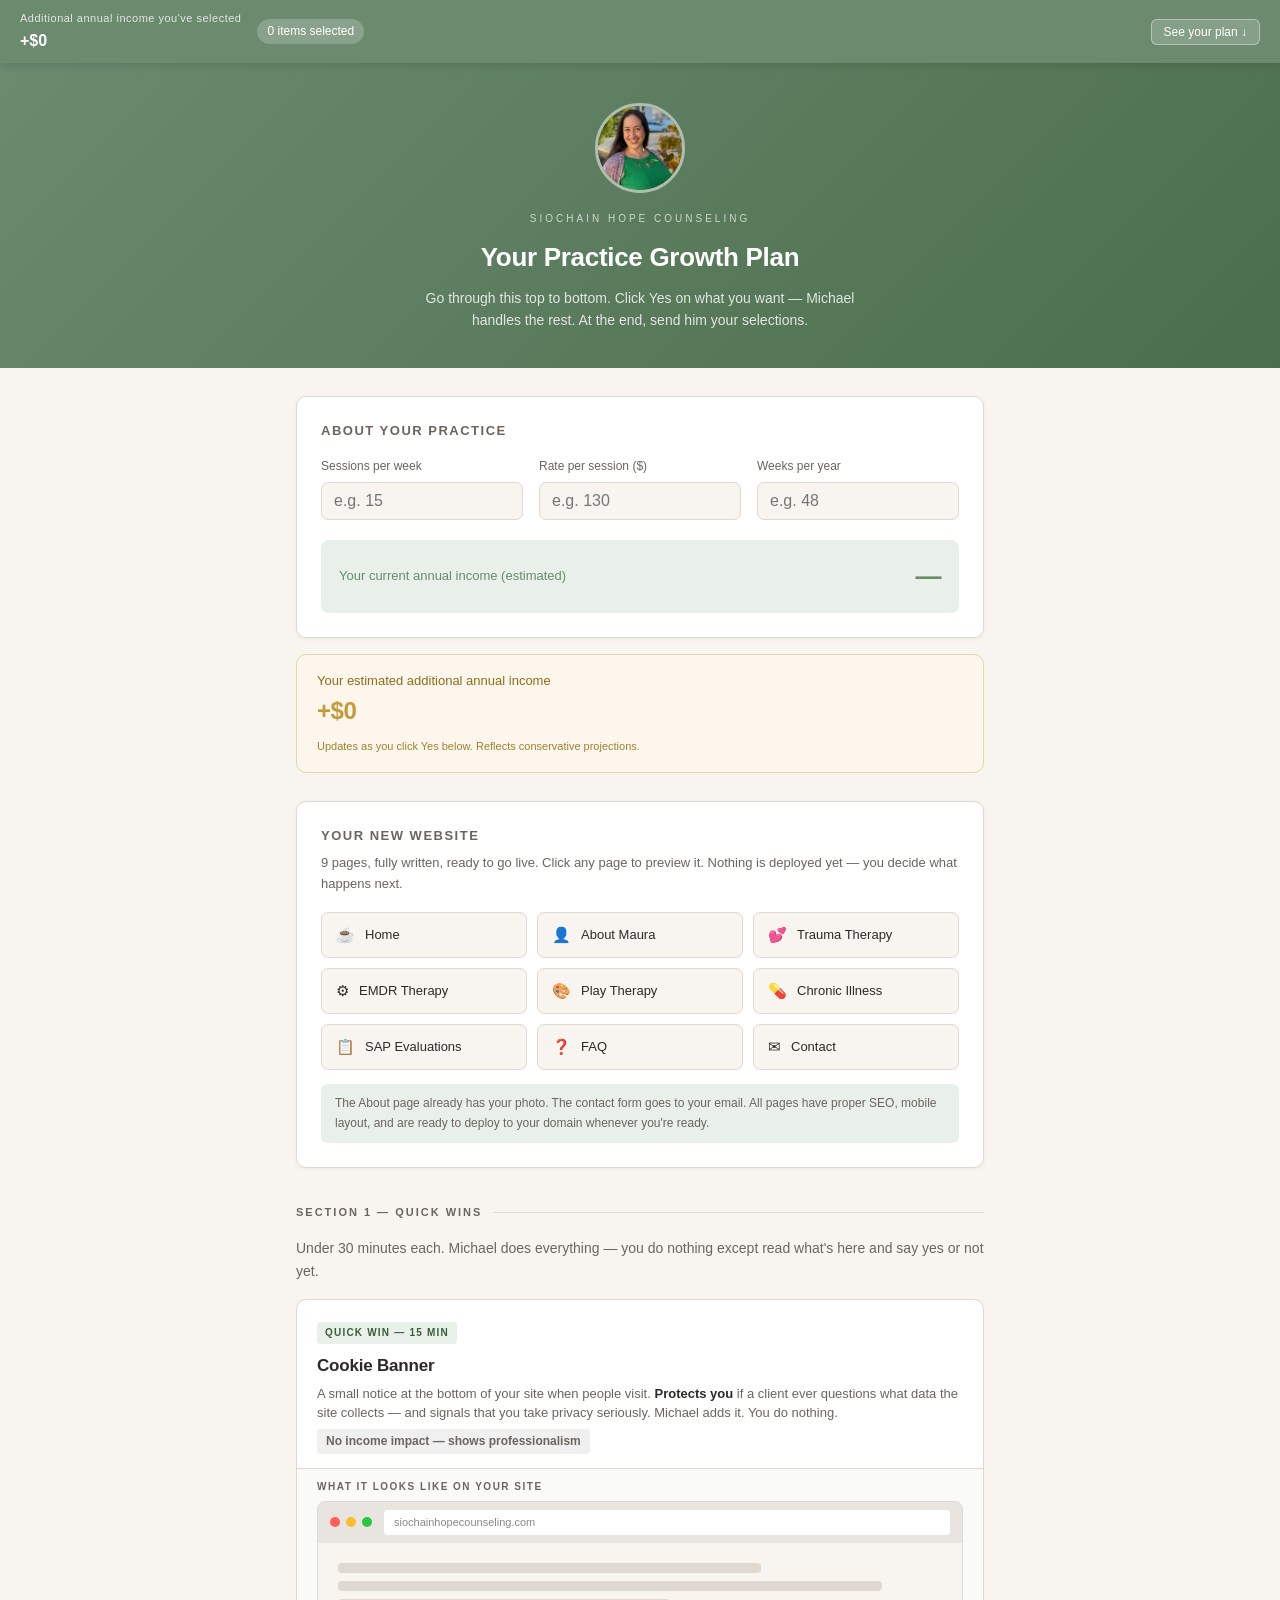
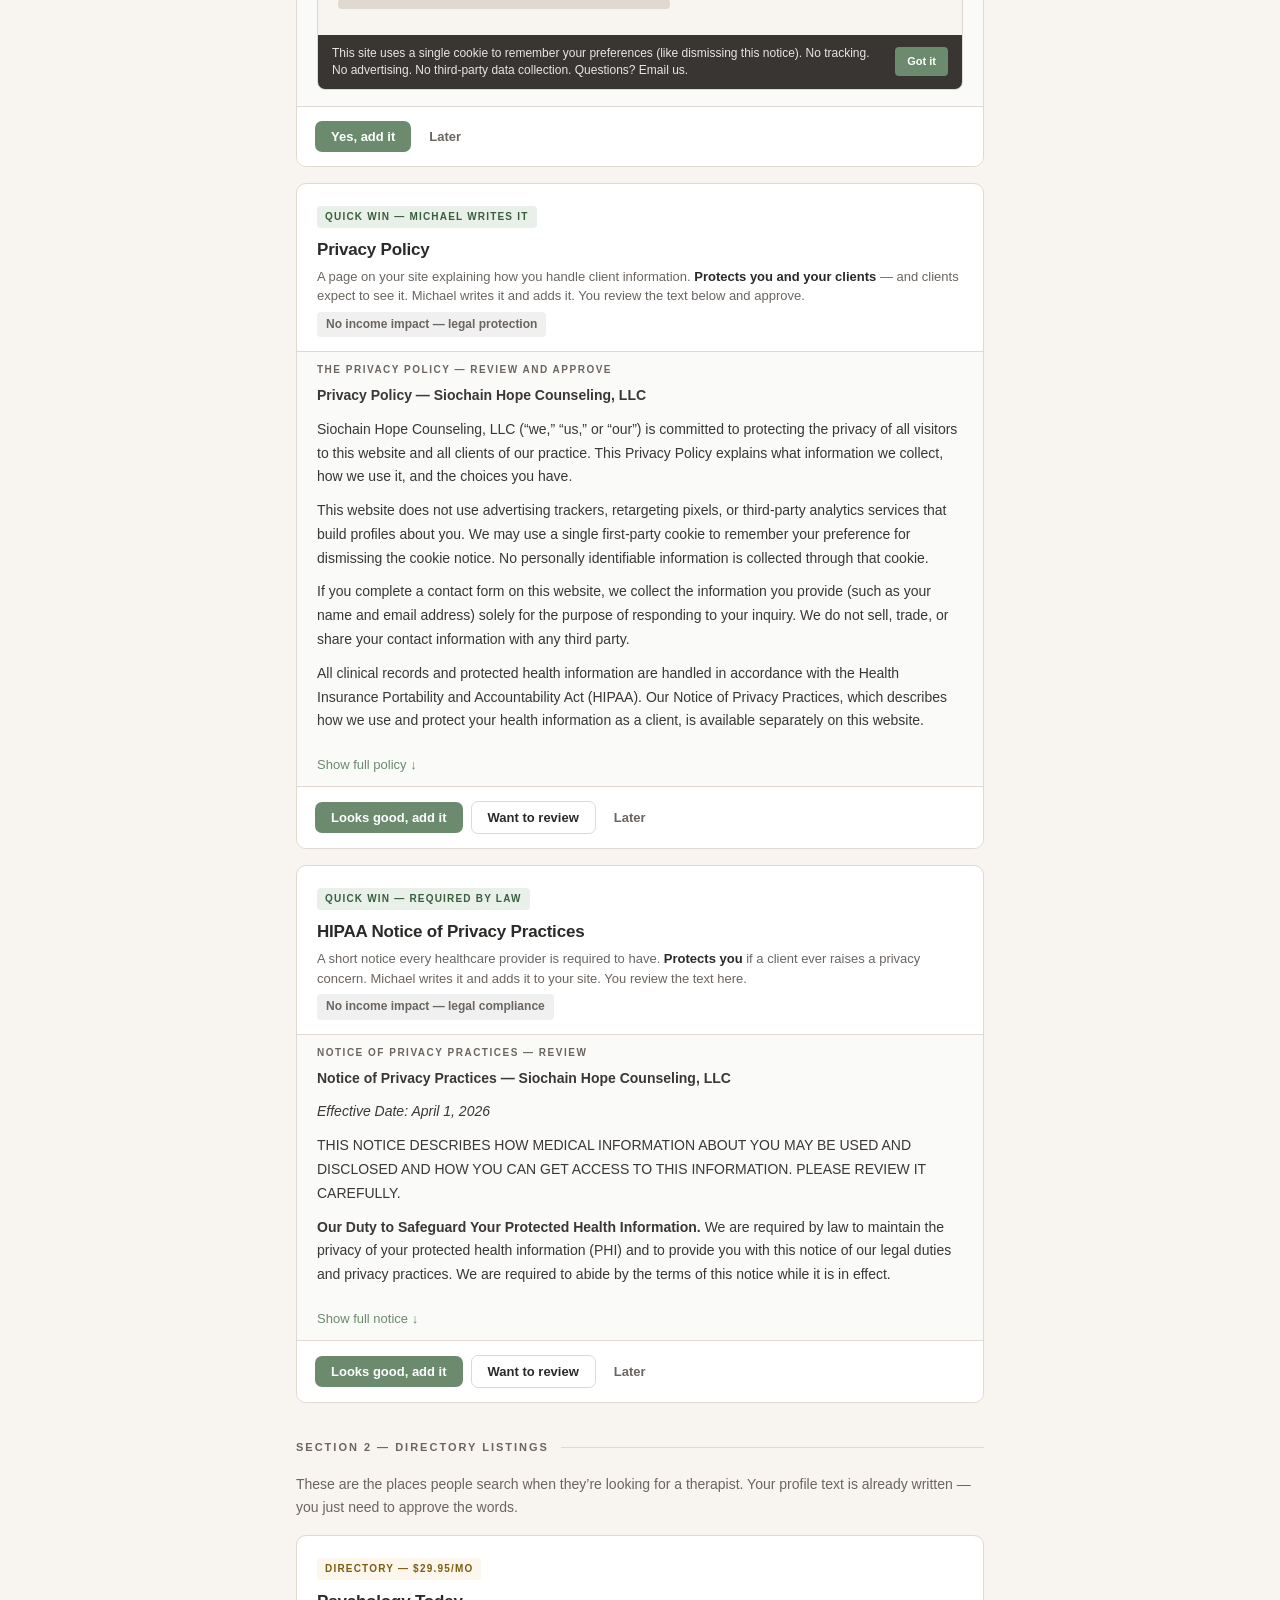
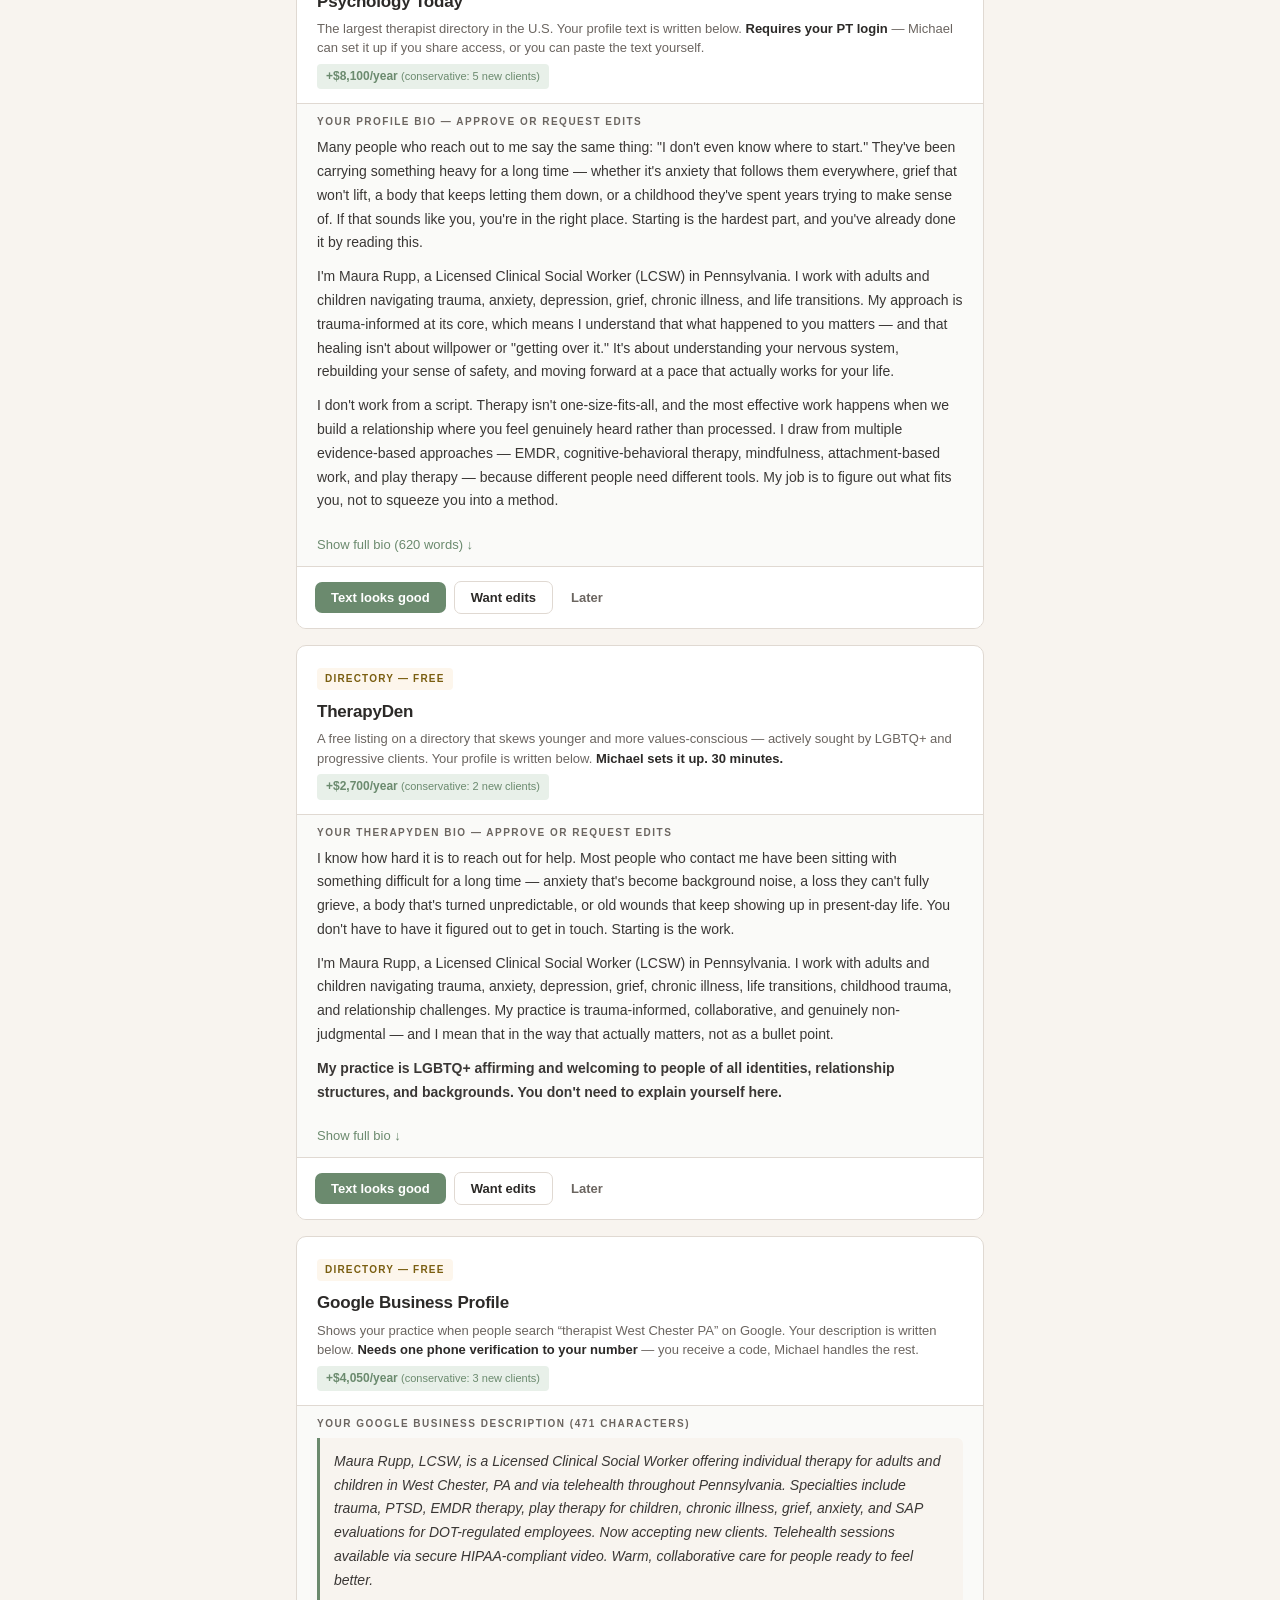
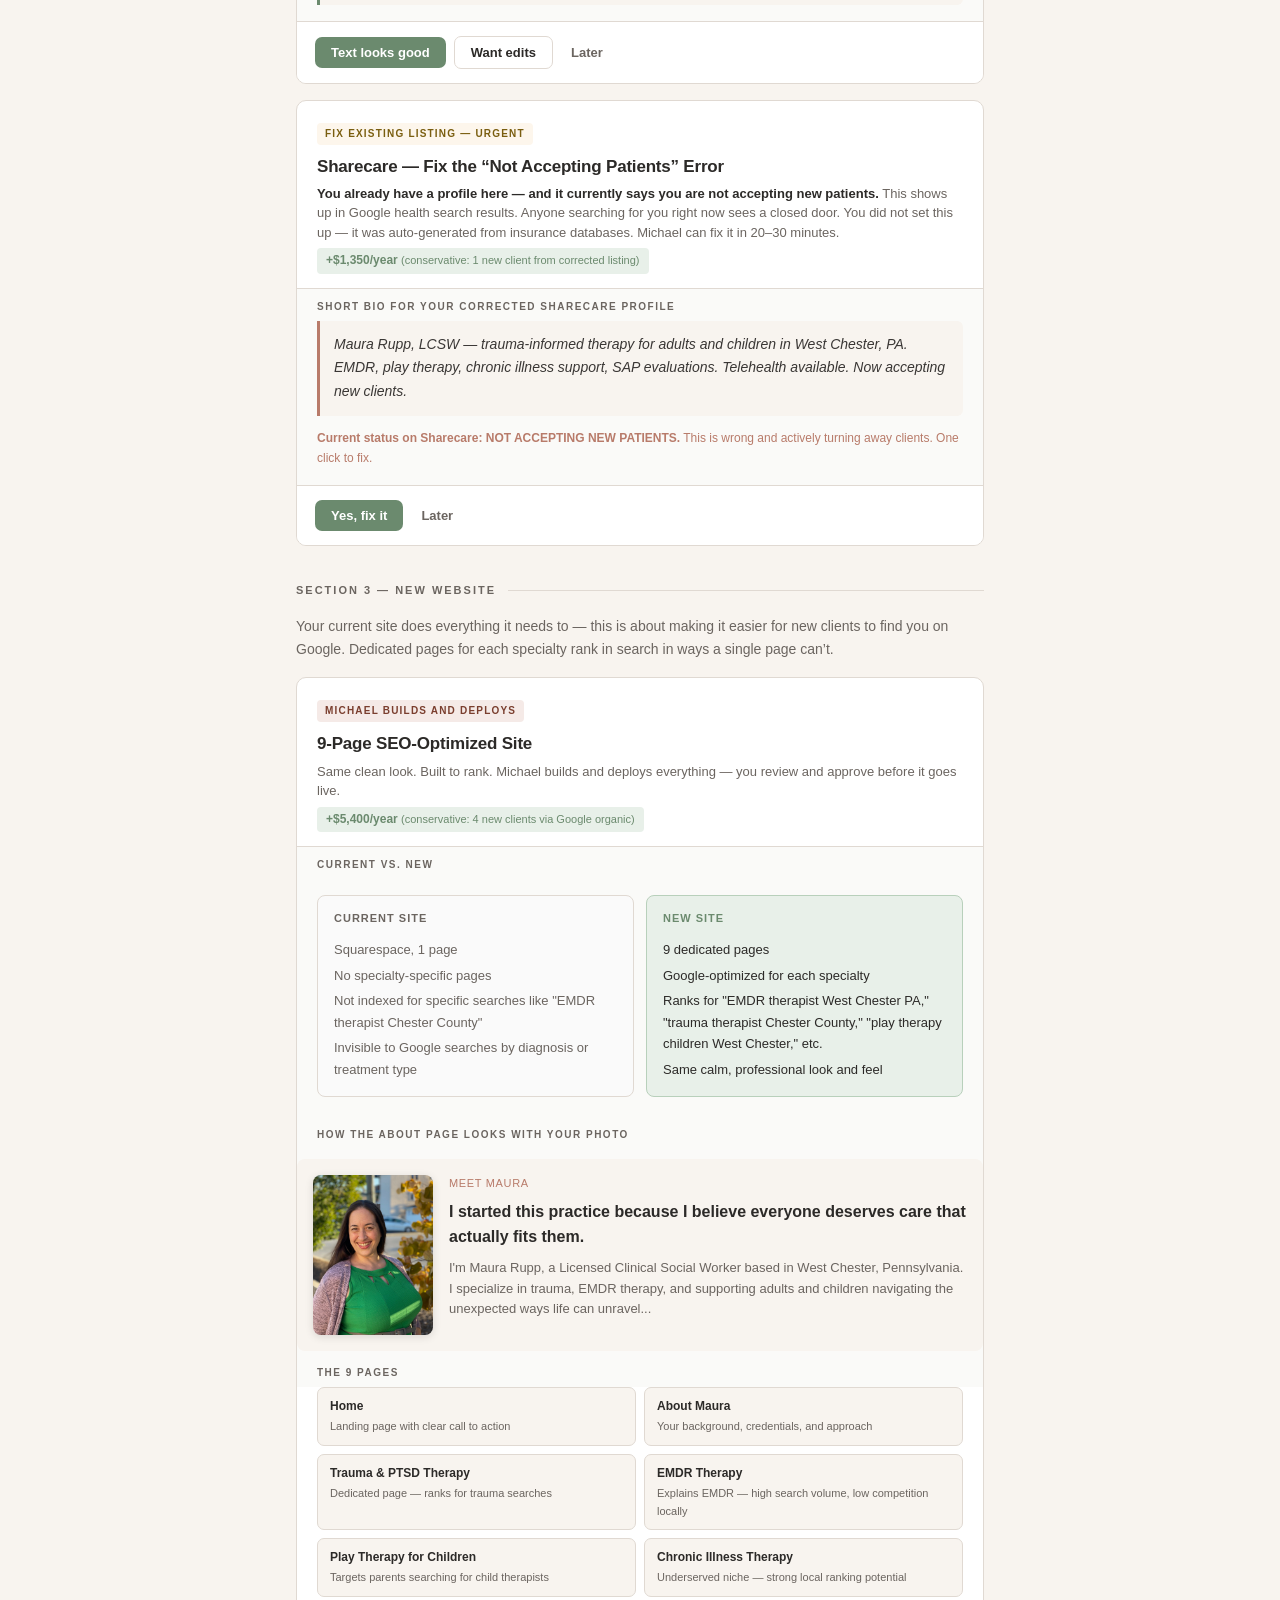
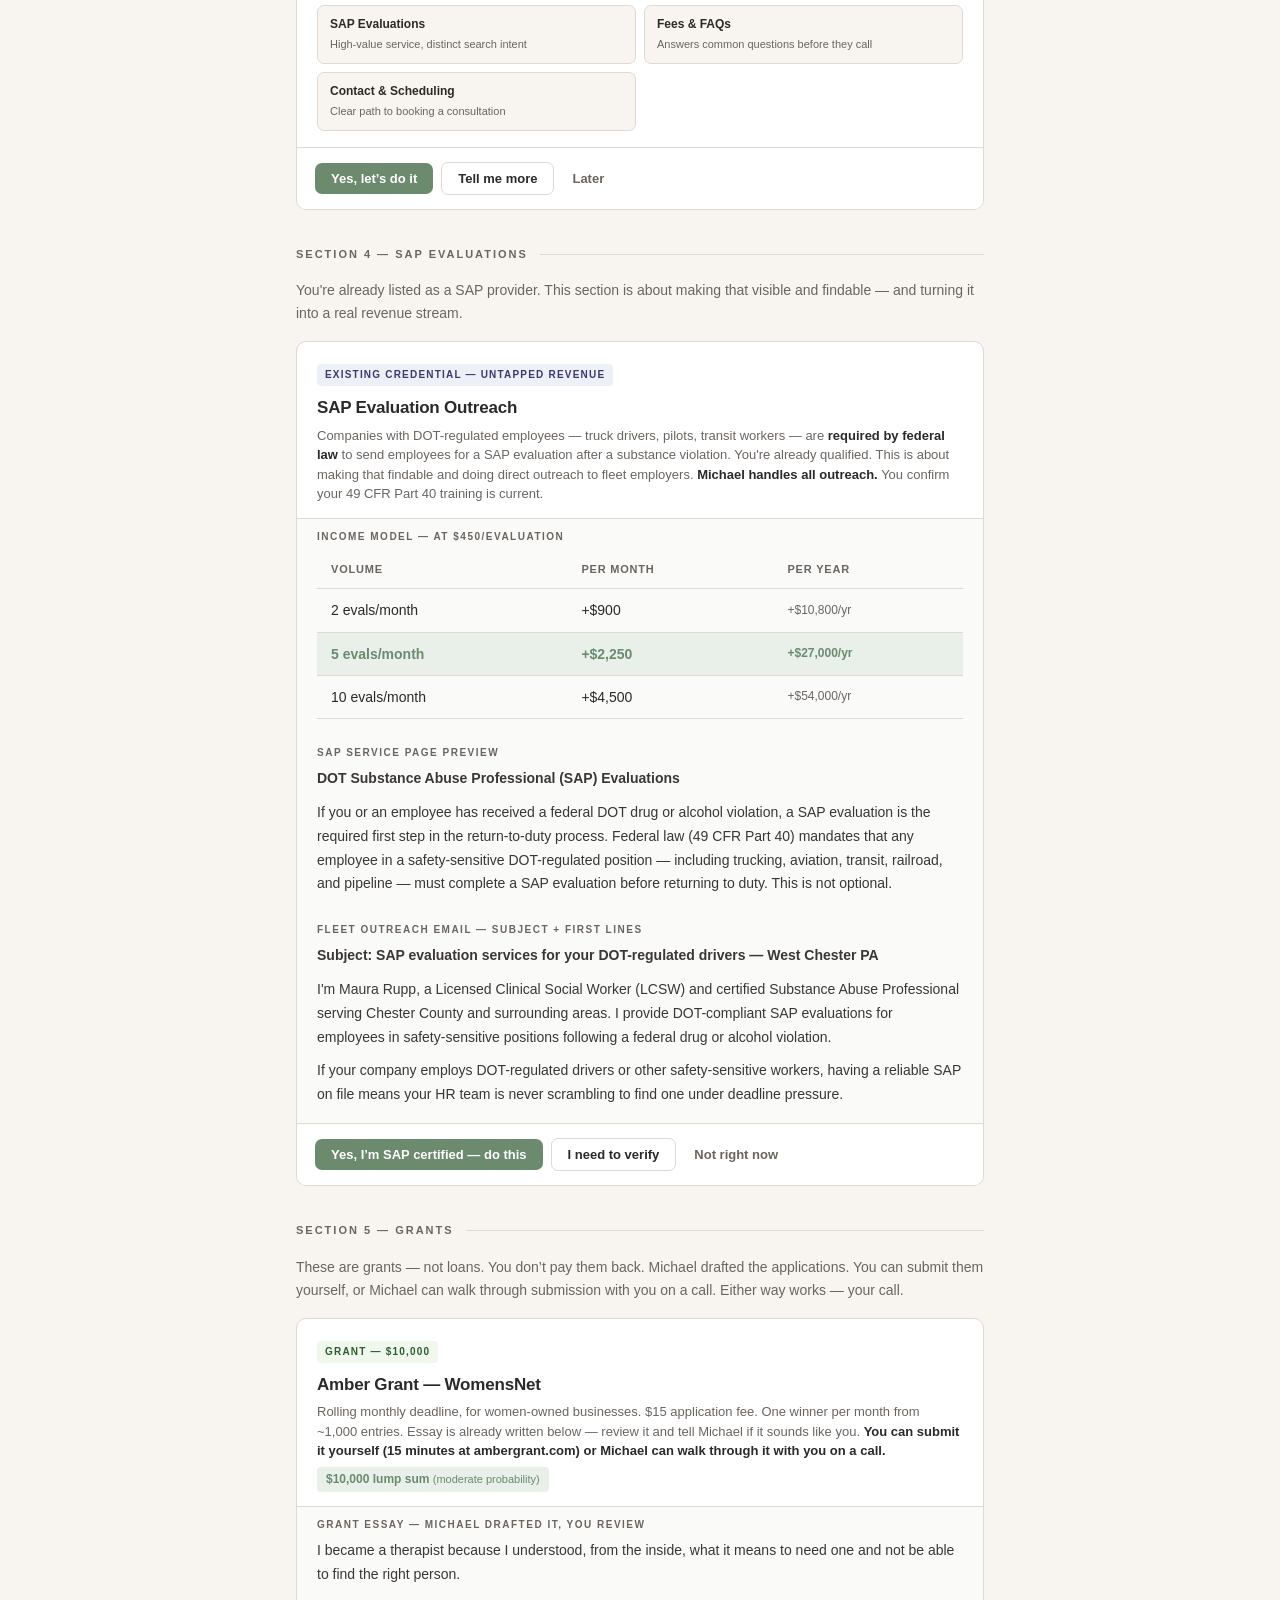
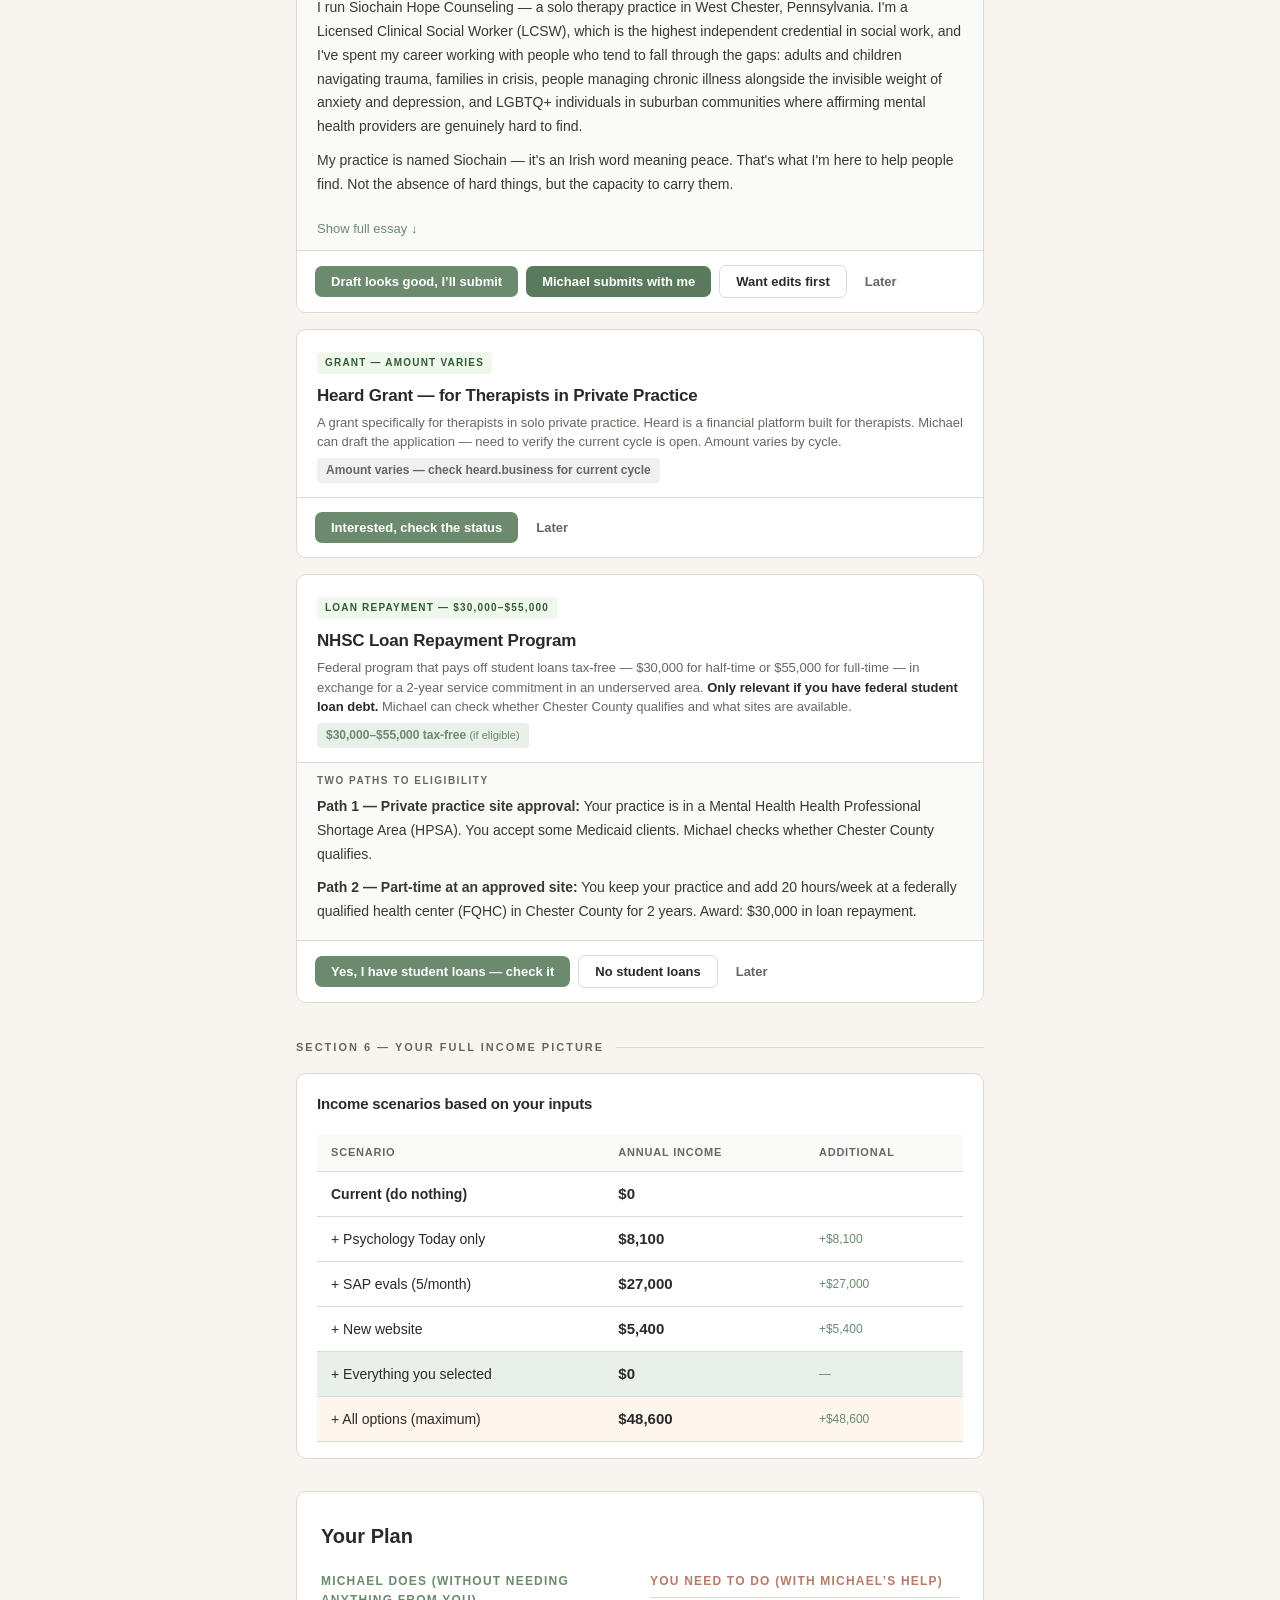
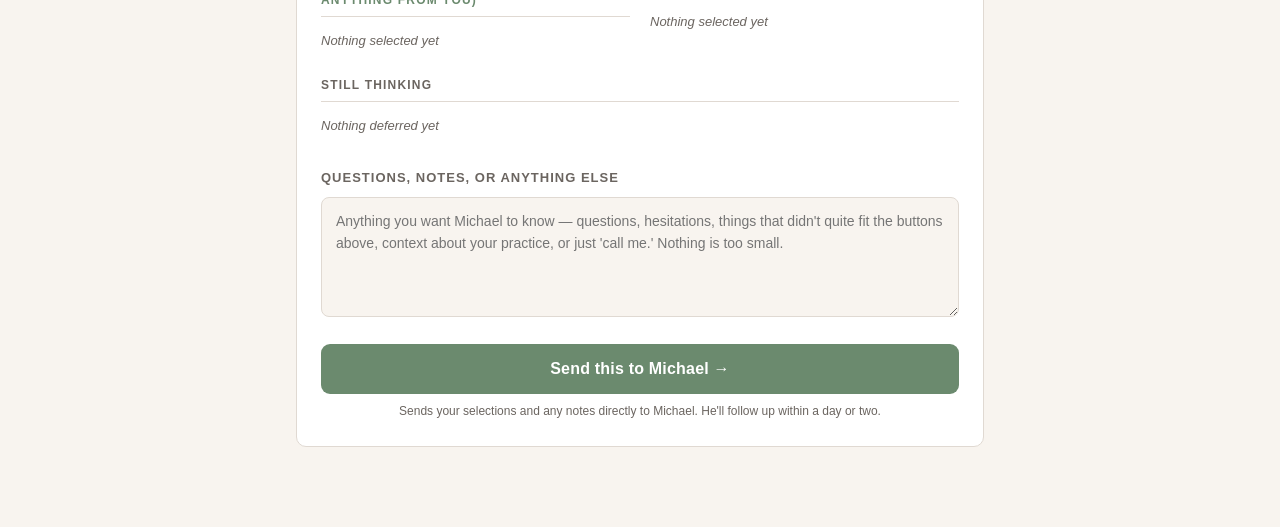
==== commit dee7270a: "Start income inputs blank — no pre-filled values" ====
--- a/index.html
+++ b/index.html
@@ -745,20 +745,20 @@
     <div class="inputs-row">
       <div class="input-group">
         <label>Sessions per week</label>
-        <input type="number" id="sessions-per-week" value="15" min="1" max="60" oninput="recalcAll()">
+        <input type="number" id="sessions-per-week" value="" placeholder="e.g. 15" min="1" max="60" oninput="recalcAll()">
       </div>
       <div class="input-group">
         <label>Rate per session ($)</label>
-        <input type="number" id="rate-per-session" value="130" min="1" oninput="recalcAll()">
+        <input type="number" id="rate-per-session" value="" placeholder="e.g. 130" min="1" oninput="recalcAll()">
       </div>
       <div class="input-group">
         <label>Weeks per year</label>
-        <input type="number" id="weeks-per-year" value="48" min="1" max="52" oninput="recalcAll()">
+        <input type="number" id="weeks-per-year" value="" placeholder="e.g. 48" min="1" max="52" oninput="recalcAll()">
       </div>
     </div>
     <div class="income-display">
       <div class="id-label">Your current annual income (estimated)</div>
-      <div class="id-amount" id="current-income">$93,600</div>
+      <div class="id-amount" id="current-income">—</div>
     </div>
   </div>
 
@@ -1429,8 +1429,10 @@
 
 // ── Recalc all dynamic numbers ─────────────────────────────────────
 function recalcAll() {
-  const base = currentIncome();
-  document.getElementById('current-income').textContent = fmt(base);
+  const { spw, rate, wpy } = getInputs();
+  const hasInputs = spw > 0 && rate > 0 && wpy > 0;
+  const base = hasInputs ? spw * rate * wpy : 0;
+  document.getElementById('current-income').textContent = hasInputs ? fmt(base) : '—';
 
   const uplift = totalUplift();
   const upliftFmt = uplift > 0 ? '+' + fmt(uplift) : '+$0';
